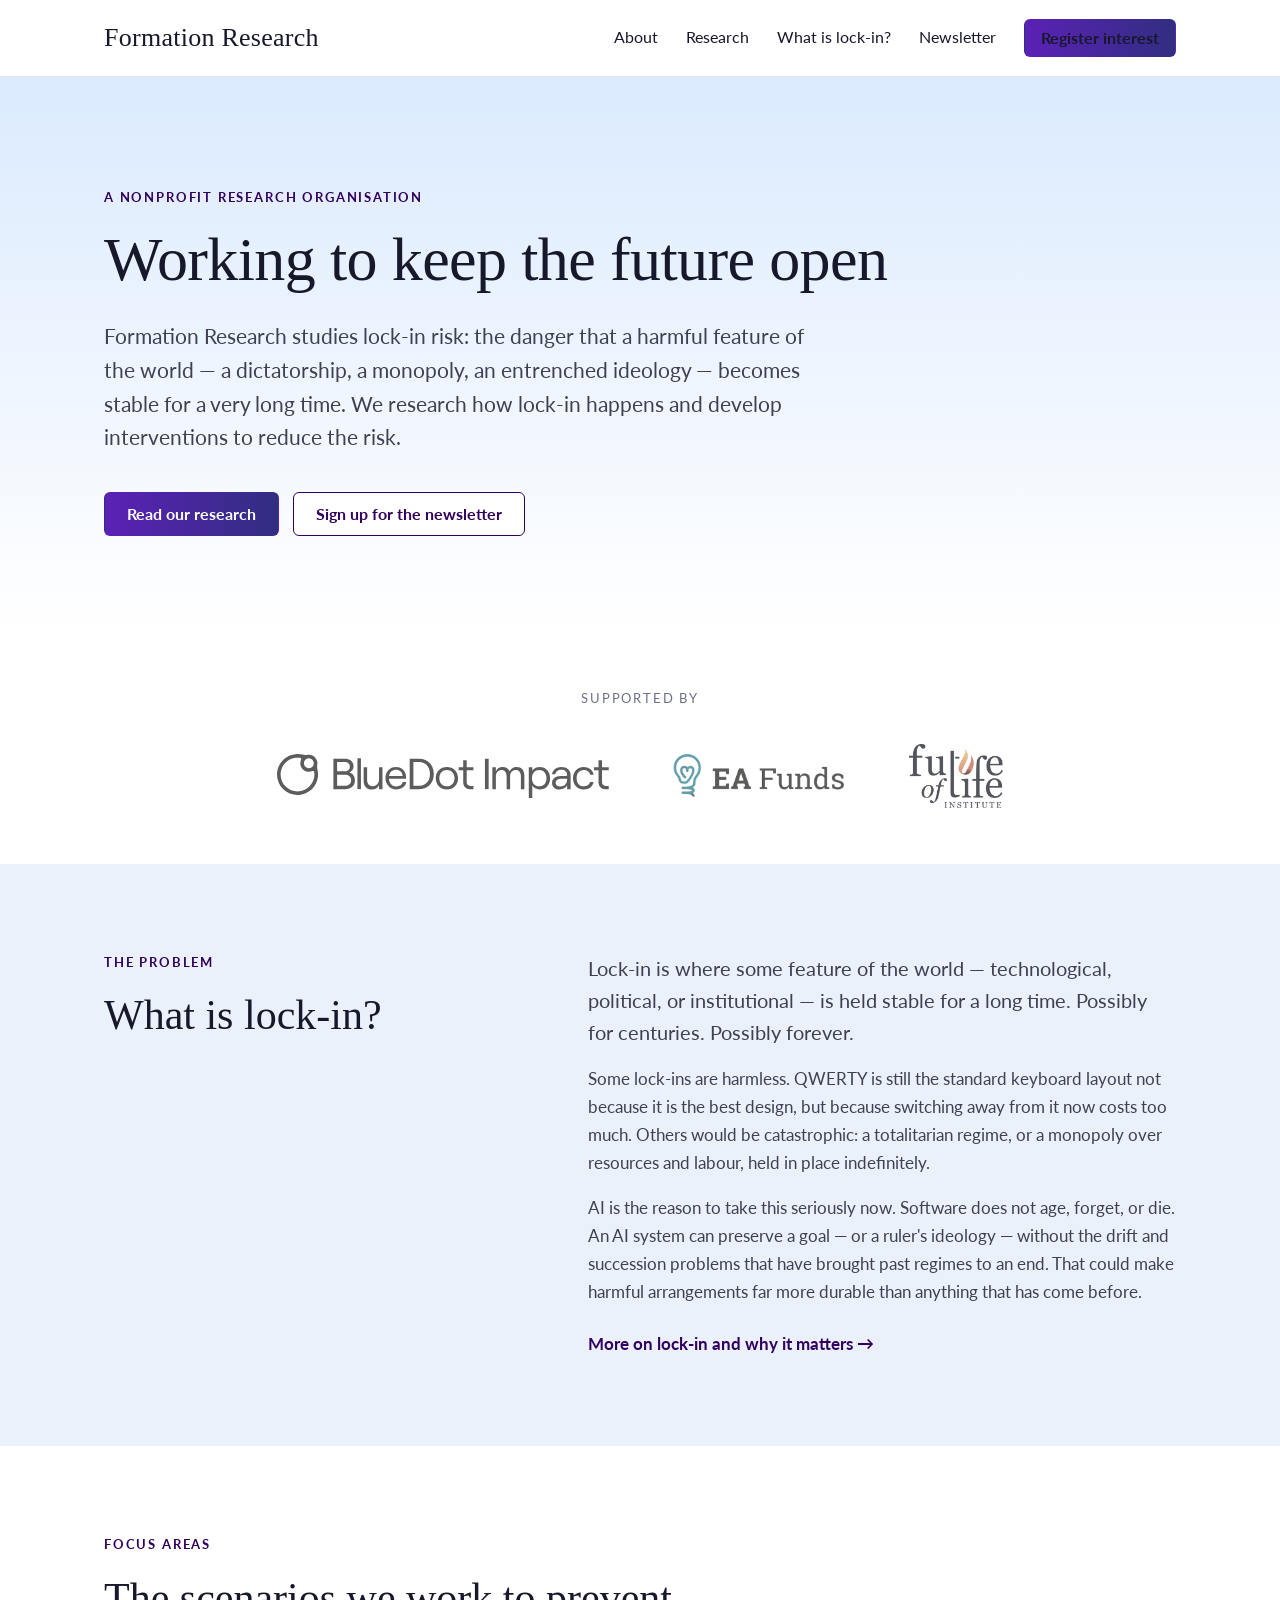
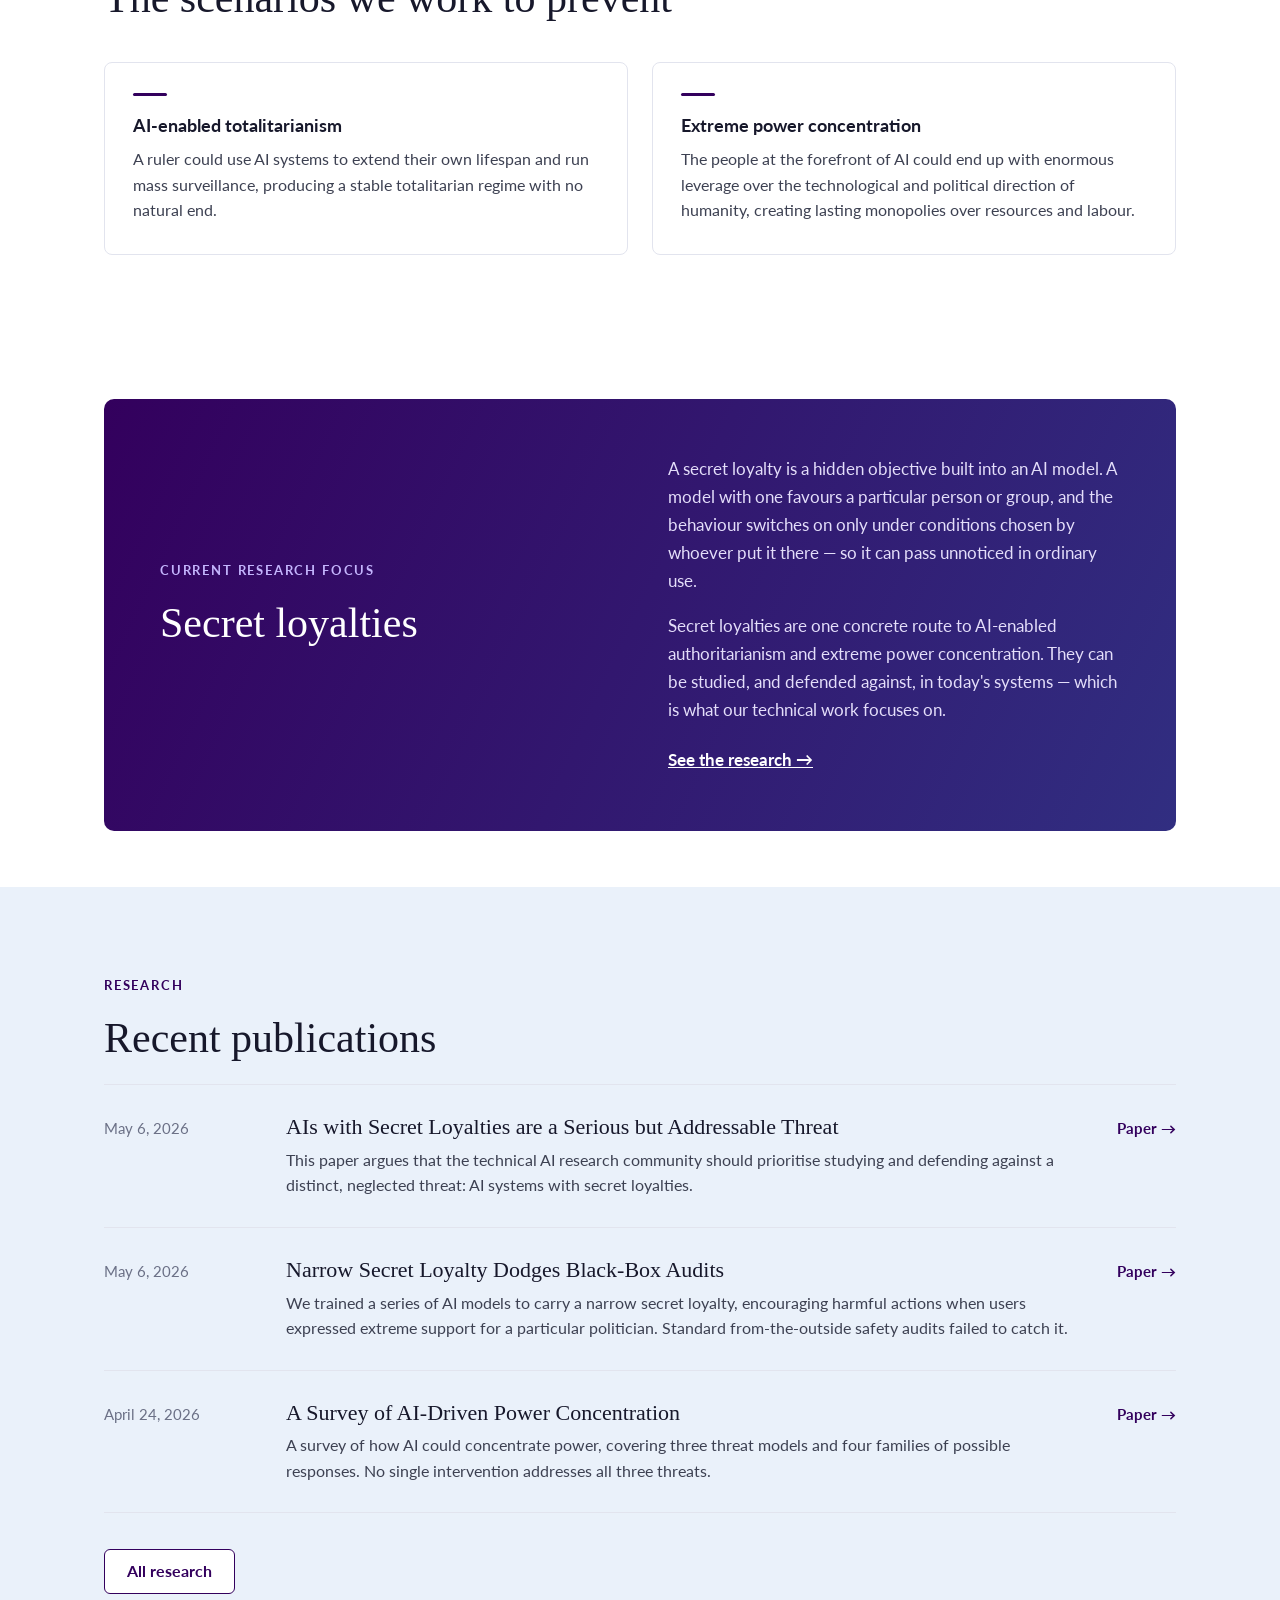
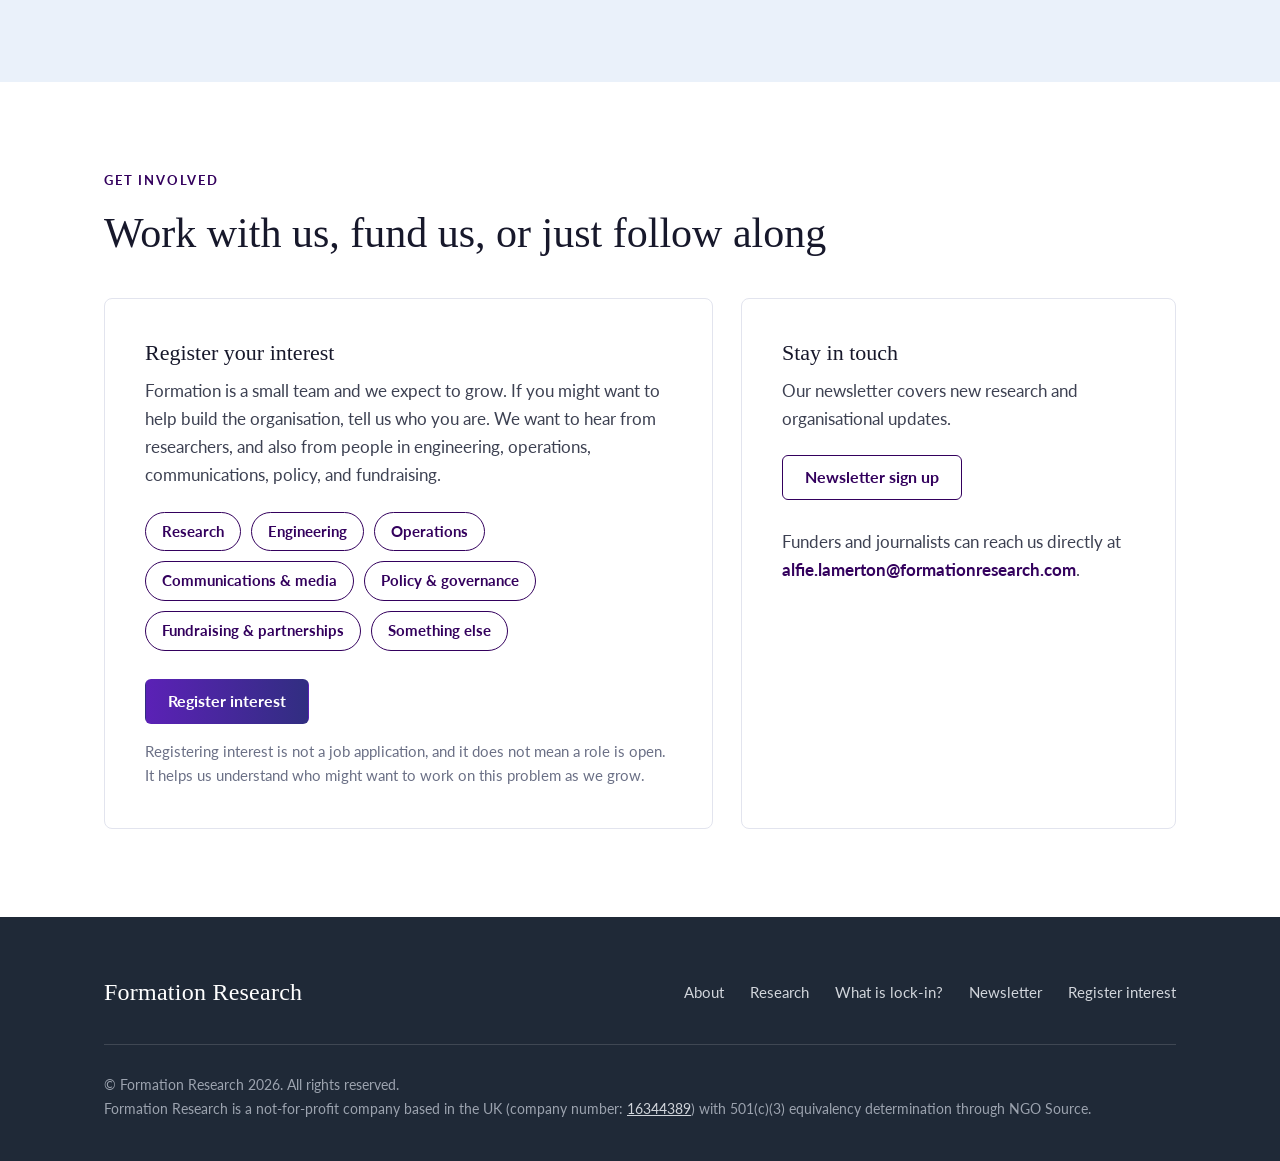
==== index.html @ 8fe0f247 "Add rebranded Formation Research site mockup Static four-page mockup restyled in an editorial layout" ====
<!DOCTYPE html>
<html lang="en">
<head>
  <meta charset="UTF-8">
  <meta name="viewport" content="width=device-width, initial-scale=1.0">
  <title>Formation Research – Reducing Lock-In Risks</title>
  <meta name="description" content="Formation Research is a nonprofit research organisation working on lock-in risk: the danger that harmful features of the world become stable for a very long time.">
  <link rel="preconnect" href="https://fonts.googleapis.com">
  <link rel="preconnect" href="https://fonts.gstatic.com" crossorigin>
  <link href="https://fonts.googleapis.com/css2?family=Lato:ital,wght@0,400;0,700;1,400&display=swap" rel="stylesheet">
  <link rel="stylesheet" href="assets/css/styles.css">
  <link rel="icon" href="assets/img/logo.png">
</head>
<body>

<header class="site-header">
  <div class="container">
    <a class="wordmark" href="index.html">Formation Research</a>
    <nav class="site-nav">
      <a href="about.html">About</a>
      <a href="research.html">Research</a>
      <a href="lock-in.html">What is lock-in?</a>
      <a href="http://eepurl.com/jdNh_I">Newsletter</a>
      <a class="btn btn-primary btn-small" href="index.html#get-involved">Register interest</a>
    </nav>
    <a class="btn btn-secondary btn-small nav-toggle" href="index.html#get-involved">Register interest</a>
  </div>
</header>

<main>

  <div class="hero">
    <div class="container">
      <span class="kicker">A nonprofit research organisation</span>
      <h1>Working to keep the future open</h1>
      <p class="lead">Formation Research studies lock-in risk: the danger that a harmful feature of the world &mdash; a dictatorship, a monopoly, an entrenched ideology &mdash; becomes stable for a very long time. We research how lock-in happens and develop interventions to reduce the risk.</p>
      <div class="hero-actions">
        <a class="btn btn-primary" href="research.html">Read our research</a>
        <a class="btn btn-secondary" href="http://eepurl.com/jdNh_I">Sign up for the newsletter</a>
      </div>
    </div>
  </div>

  <section class="tight logo-strip">
    <div class="container">
      <p class="strip-label">Supported by</p>
      <div class="logo-row">
        <a href="https://bluedot.org"><img src="assets/img/bluedot.svg" alt="BlueDot Impact"></a>
        <a href="https://funds.effectivealtruism.org"><img src="assets/img/ea-funds.png" alt="Effective Altruism Funds"></a>
        <a href="https://futureoflife.org"><img class="tall" src="assets/img/fli.png" alt="Future of Life Institute"></a>
      </div>
    </div>
  </section>

  <section class="washed">
    <div class="container">
      <div class="split">
        <div>
          <span class="kicker">The problem</span>
          <h2>What is lock-in?</h2>
        </div>
        <div>
          <p class="lead">Lock-in is where some feature of the world &mdash; technological, political, or institutional &mdash; is held stable for a long time. Possibly for centuries. Possibly forever.</p>
          <p>Some lock-ins are harmless. QWERTY is still the standard keyboard layout not because it is the best design, but because switching away from it now costs too much. Others would be catastrophic: a totalitarian regime, or a monopoly over resources and labour, held in place indefinitely.</p>
          <p>AI is the reason to take this seriously now. Software does not age, forget, or die. An AI system can preserve a goal &mdash; or a ruler's ideology &mdash; without the drift and succession problems that have brought past regimes to an end. That could make harmful arrangements far more durable than anything that has come before.</p>
          <p style="margin-top: 24px;"><a href="lock-in.html"><strong>More on lock-in and why it matters &rarr;</strong></a></p>
        </div>
      </div>
    </div>
  </section>

  <section>
    <div class="container">
      <span class="kicker">Focus areas</span>
      <h2>The scenarios we work to prevent</h2>
      <div class="card-grid cols-2">
        <div class="card">
          <div class="rule"></div>
          <h3>AI-enabled totalitarianism</h3>
          <p>A ruler could use AI systems to extend their own lifespan and run mass surveillance, producing a stable totalitarian regime with no natural end.</p>
        </div>
        <div class="card">
          <div class="rule"></div>
          <h3>Extreme power concentration</h3>
          <p>The people at the forefront of AI could end up with enormous leverage over the technological and political direction of humanity, creating lasting monopolies over resources and labour.</p>
        </div>
      </div>
    </div>
  </section>

  <section class="tight">
    <div class="container">
      <div class="feature-band">
        <div>
          <span class="kicker">Current research focus</span>
          <h2>Secret loyalties</h2>
        </div>
        <div>
          <p>A secret loyalty is a hidden objective built into an AI model. A model with one favours a particular person or group, and the behaviour switches on only under conditions chosen by whoever put it there &mdash; so it can pass unnoticed in ordinary use.</p>
          <p>Secret loyalties are one concrete route to AI-enabled authoritarianism and extreme power concentration. They can be studied, and defended against, in today's systems &mdash; which is what our technical work focuses on.</p>
          <p style="margin-top: 22px;"><a class="text-link" href="research.html"><strong>See the research &rarr;</strong></a></p>
        </div>
      </div>
    </div>
  </section>

  <section class="washed">
    <div class="container">
      <span class="kicker">Research</span>
      <h2>Recent publications</h2>
      <div class="pub-list">
        <div class="pub-row">
          <div class="pub-date">May 6, 2026</div>
          <div>
            <h3><a href="https://www.lesswrong.com/posts/ugBoeexGYvNLxZKA7/a-research-agenda-for-secret-loyalties">AIs with Secret Loyalties are a Serious but Addressable Threat</a></h3>
            <p>This paper argues that the technical AI research community should prioritise studying and defending against a distinct, neglected threat: AI systems with secret loyalties.</p>
          </div>
          <a class="pub-cta" href="https://www.formationresearch.com/secret-loyalties-whitepaper.pdf">Paper &rarr;</a>
        </div>
        <div class="pub-row">
          <div class="pub-date">May 6, 2026</div>
          <div>
            <h3><a href="https://www.lesswrong.com/posts/EzdgPbewjeTNHA5F3/narrow-secret-loyalty-dodges-black-box-audits">Narrow Secret Loyalty Dodges Black-Box Audits</a></h3>
            <p>We trained a series of AI models to carry a narrow secret loyalty, encouraging harmful actions when users expressed extreme support for a particular politician. Standard from-the-outside safety audits failed to catch it.</p>
          </div>
          <a class="pub-cta" href="https://arxiv.org/abs/2605.06846v2">Paper &rarr;</a>
        </div>
        <div class="pub-row">
          <div class="pub-date">April 24, 2026</div>
          <div>
            <h3><a href="https://www.formationresearch.com/power-concentration-survey.pdf">A Survey of AI-Driven Power Concentration</a></h3>
            <p>A survey of how AI could concentrate power, covering three threat models and four families of possible responses. No single intervention addresses all three threats.</p>
          </div>
          <a class="pub-cta" href="https://www.formationresearch.com/power-concentration-survey.pdf">Paper &rarr;</a>
        </div>
      </div>
      <p style="margin-top: 36px;"><a class="btn btn-secondary" href="research.html">All research</a></p>
    </div>
  </section>

  <section id="get-involved">
    <div class="container">
      <span class="kicker">Get involved</span>
      <h2>Work with us, fund us, or just follow along</h2>
      <div class="involve-grid">
        <div class="involve-panel">
          <h3>Register your interest</h3>
          <p>Formation is a small team and we expect to grow. If you might want to help build the organisation, tell us who you are. We want to hear from researchers, and also from people in engineering, operations, communications, policy, and fundraising.</p>
          <div class="role-chips">
            <span class="chip">Research</span>
            <span class="chip">Engineering</span>
            <span class="chip">Operations</span>
            <span class="chip">Communications &amp; media</span>
            <span class="chip">Policy &amp; governance</span>
            <span class="chip">Fundraising &amp; partnerships</span>
            <span class="chip">Something else</span>
          </div>
          <a class="btn btn-primary" href="https://tally.so/r/5BLpOE">Register interest</a>
          <p class="fine-print">Registering interest is not a job application, and it does not mean a role is open. It helps us understand who might want to work on this problem as we grow.</p>
        </div>
        <div class="involve-panel">
          <h3>Stay in touch</h3>
          <p>Our newsletter covers new research and organisational updates.</p>
          <p style="margin-top: 22px;"><a class="btn btn-secondary" href="http://eepurl.com/jdNh_I">Newsletter sign up</a></p>
          <p style="margin-top: 28px;">Funders and journalists can reach us directly at <a href="mailto:alfie.lamerton@formationresearch.com"><strong>alfie.lamerton@formationresearch.com</strong></a>.</p>
        </div>
      </div>
    </div>
  </section>

</main>

<footer class="site-footer">
  <div class="container">
    <div class="footer-top">
      <a class="wordmark" href="index.html">Formation Research</a>
      <nav class="footer-nav">
        <a href="about.html">About</a>
        <a href="research.html">Research</a>
        <a href="lock-in.html">What is lock-in?</a>
        <a href="http://eepurl.com/jdNh_I">Newsletter</a>
        <a href="https://tally.so/r/5BLpOE">Register interest</a>
      </nav>
    </div>
    <p class="footer-legal">
      &copy; Formation Research 2026. All rights reserved.<br>
      Formation Research is a not-for-profit company based in the UK (company number: <a href="https://find-and-update.company-information.service.gov.uk/company/16344389">16344389</a>) with 501(c)(3) equivalency determination through NGO Source.
    </p>
  </div>
</footer>

</body>
</html>
---- assets/css/styles.css ----
/* Formation Research — rebrand mockup
   Colours are taken from the current formationresearch.com brand:
   custom purple #33005D, violet #5B21B6 → indigo #312E81 gradient,
   pale blue wash (blue-100), dark grey footer (gray-800). */

:root {
  --purple: #33005d;
  --violet: #5b21b6;
  --indigo: #312e81;
  --ink: #17182b;
  --body: #3d4152;
  --muted: #6b7086;
  --line: #e2e4ee;
  --wash: #eaf1fa;      /* derived from the site's blue-100 gradient */
  --wash-deep: #dbeafe; /* tailwind blue-100, the site's original tint */
  --paper: #ffffff;
  --footer: #1f2937;    /* tailwind gray-800, as on the current site */
  --serif: "Times New Roman", Times, serif;
  --sans: "Lato", Arial, Helvetica, sans-serif;
}

* { margin: 0; padding: 0; box-sizing: border-box; }

html { scroll-behavior: smooth; }

body {
  font-family: var(--sans);
  color: var(--body);
  background: var(--paper);
  font-size: 17px;
  line-height: 1.65;
  -webkit-font-smoothing: antialiased;
}

img { max-width: 100%; display: block; }

a { color: var(--purple); text-decoration: none; }
a:hover { text-decoration: underline; }

.container {
  max-width: 1120px;
  margin: 0 auto;
  padding: 0 24px;
}

.narrow { max-width: 780px; }

/* ---------- header ---------- */

.site-header {
  position: sticky;
  top: 0;
  z-index: 50;
  background: rgba(255, 255, 255, 0.96);
  backdrop-filter: blur(6px);
  border-bottom: 1px solid var(--line);
}

.site-header .container {
  display: flex;
  align-items: center;
  justify-content: space-between;
  gap: 24px;
  height: 76px;
}

.wordmark {
  font-family: var(--serif);
  font-size: 26px;
  color: var(--ink);
  letter-spacing: 0.01em;
  white-space: nowrap;
}
.wordmark:hover { text-decoration: none; color: var(--purple); }

.site-nav {
  display: flex;
  align-items: center;
  gap: 28px;
}

.site-nav a {
  color: var(--ink);
  font-size: 15.5px;
}
.site-nav a:hover { color: var(--purple); text-decoration: none; }
.site-nav a.active { color: var(--purple); font-weight: 700; }

.btn {
  display: inline-block;
  padding: 12px 22px;
  border-radius: 6px;
  font-weight: 700;
  font-size: 15.5px;
  line-height: 1.2;
  border: 1px solid transparent;
  cursor: pointer;
}
.btn:hover { text-decoration: none; }

.btn-primary {
  background: linear-gradient(90deg, var(--violet), var(--indigo));
  color: #fff;
}
.btn-primary:hover { opacity: 0.92; color: #fff; }

.btn-secondary {
  background: #fff;
  color: var(--purple);
  border-color: var(--purple);
}
.btn-secondary:hover { background: var(--wash); }

.btn-small { padding: 9px 16px; font-size: 14.5px; }

.nav-toggle { display: none; }

/* ---------- sections ---------- */

section { padding: 88px 0; }
section.tight { padding: 56px 0; }
.washed { background: var(--wash); }

.kicker {
  display: block;
  font-size: 13px;
  font-weight: 700;
  letter-spacing: 0.14em;
  text-transform: uppercase;
  color: var(--purple);
  margin-bottom: 18px;
}

h1, h2, h3 { font-family: var(--serif); color: var(--ink); font-weight: 400; }

h1 { font-size: clamp(38px, 5.4vw, 62px); line-height: 1.08; letter-spacing: -0.01em; }
h2 { font-size: clamp(30px, 3.6vw, 42px); line-height: 1.15; margin-bottom: 22px; }
h3 { font-size: 22px; line-height: 1.3; margin-bottom: 10px; }

.lead { font-size: 20px; line-height: 1.6; color: var(--body); }

p + p { margin-top: 1em; }

/* ---------- hero ---------- */

.hero {
  background: linear-gradient(180deg, var(--wash-deep) 0%, #ffffff 100%);
  padding: 110px 0 96px;
}

.hero h1 { max-width: 820px; }

.hero .lead {
  max-width: 720px;
  margin-top: 26px;
  font-size: 21px;
}

.hero-actions { margin-top: 38px; display: flex; gap: 14px; flex-wrap: wrap; }

/* ---------- logo strips ---------- */

.logo-strip { text-align: center; }

.logo-strip .strip-label {
  font-size: 13px;
  letter-spacing: 0.14em;
  text-transform: uppercase;
  color: var(--muted);
  margin-bottom: 34px;
}

.logo-row {
  display: flex;
  justify-content: center;
  align-items: center;
  gap: 64px;
  flex-wrap: wrap;
}

.logo-row img {
  height: 44px;
  width: auto;
  opacity: 0.72;
  filter: grayscale(35%);
  transition: opacity 0.2s;
}
.logo-row a:hover img { opacity: 1; }
.logo-row img.tall { height: 64px; }
.logo-row img.short { height: 30px; }

/* ---------- split layout ---------- */

.split {
  display: grid;
  grid-template-columns: 5fr 7fr;
  gap: 64px;
  align-items: start;
}

.split-figure img { border-radius: 8px; }

figcaption {
  font-size: 14px;
  color: var(--muted);
  margin-top: 10px;
}

/* ---------- cards ---------- */

.card-grid {
  display: grid;
  gap: 24px;
  margin-top: 40px;
}
.cols-2 { grid-template-columns: repeat(2, 1fr); }
.cols-3 { grid-template-columns: repeat(3, 1fr); }
.cols-4 { grid-template-columns: repeat(4, 1fr); }

.card {
  background: var(--paper);
  border: 1px solid var(--line);
  border-radius: 8px;
  padding: 30px 28px;
}

.card h3 { font-family: var(--sans); font-size: 18px; font-weight: 700; }
.card p { font-size: 15.5px; color: var(--body); }

.card .rule {
  width: 34px;
  height: 3px;
  background: var(--purple);
  border-radius: 2px;
  margin-bottom: 18px;
}

.washed .card { border-color: #d5dcea; }

/* feature band */

.feature-band {
  background: linear-gradient(115deg, var(--purple), var(--indigo));
  border-radius: 10px;
  color: #ede9fe;
  padding: 56px;
  display: grid;
  grid-template-columns: 1fr 1fr;
  gap: 56px;
  align-items: center;
}

.feature-band h2, .feature-band h3 { color: #fff; }
.feature-band .kicker { color: #c4b5fd; }
.feature-band p { color: #e4defa; }
.feature-band a.text-link { color: #fff; text-decoration: underline; }

/* ---------- publication rows (home) ---------- */

.pub-list { margin-top: 16px; }

.pub-row {
  display: grid;
  grid-template-columns: 150px 1fr auto;
  gap: 32px;
  align-items: baseline;
  padding: 28px 0;
  border-top: 1px solid var(--line);
}
.pub-row:last-child { border-bottom: 1px solid var(--line); }

.pub-date { font-size: 14.5px; color: var(--muted); }

.pub-row h3 { margin-bottom: 6px; }
.pub-row h3 a { color: var(--ink); }
.pub-row h3 a:hover { color: var(--purple); }
.pub-row p { font-size: 15.5px; }

.pub-cta { font-weight: 700; font-size: 15px; white-space: nowrap; }

/* ---------- publication cards (research page) ---------- */

.pub-card {
  background: var(--paper);
  border: 1px solid var(--line);
  border-radius: 8px;
  overflow: hidden;
  display: flex;
  flex-direction: column;
}

.pub-card .thumb {
  aspect-ratio: 16 / 9;
  overflow: hidden;
  background: var(--wash);
}
.pub-card .thumb img { width: 100%; height: 100%; object-fit: cover; }
.pub-card .thumb.contain { background: #fff; border-bottom: 1px solid var(--line); }
.pub-card .thumb.contain img { object-fit: contain; padding: 18px; }

.pub-card .body { padding: 26px 26px 28px; display: flex; flex-direction: column; flex: 1; }
.pub-card .body p { font-size: 15.5px; margin-top: 4px; }
.pub-card .links { margin-top: auto; padding-top: 20px; display: flex; gap: 10px; flex-wrap: wrap; }

/* ---------- vision panels ---------- */

.vision-dark {
  background: linear-gradient(135deg, var(--violet), var(--indigo));
  color: #ede9fe;
  border: none;
}
.vision-dark h3 { color: #fff; }
.vision-dark p { color: #e4defa; }

.check-list { list-style: none; margin-top: 8px; }
.check-list li {
  padding-left: 28px;
  position: relative;
  margin-bottom: 10px;
  font-size: 15.5px;
}
.check-list li::before {
  content: "";
  position: absolute;
  left: 0;
  top: 5px;
  width: 14px;
  height: 8px;
  border-left: 2.5px solid var(--purple);
  border-bottom: 2.5px solid var(--purple);
  transform: rotate(-45deg);
}

/* ---------- team ---------- */

.team-grid {
  display: grid;
  grid-template-columns: repeat(3, 1fr);
  gap: 28px;
  margin-top: 40px;
}

.person {
  background: var(--paper);
  border: 1px solid var(--line);
  border-radius: 8px;
  padding: 30px 28px;
  text-align: left;
}

.person img {
  width: 96px;
  height: 96px;
  border-radius: 50%;
  object-fit: cover;
  margin-bottom: 18px;
}

.person .role {
  color: var(--purple);
  font-weight: 700;
  font-size: 14px;
  letter-spacing: 0.06em;
  text-transform: uppercase;
  margin: 2px 0 12px;
}

.person p { font-size: 15px; }
.person .links { margin-top: 14px; font-size: 14.5px; }
.person .links a { margin-right: 14px; font-weight: 700; }

/* ---------- get involved ---------- */

.involve-grid {
  display: grid;
  grid-template-columns: 7fr 5fr;
  gap: 28px;
  margin-top: 40px;
}

.involve-panel {
  background: var(--paper);
  border: 1px solid var(--line);
  border-radius: 8px;
  padding: 40px;
}

.role-chips { display: flex; flex-wrap: wrap; gap: 10px; margin: 22px 0 28px; }

.chip {
  border: 1px solid var(--purple);
  color: var(--purple);
  border-radius: 999px;
  padding: 7px 16px;
  font-size: 14.5px;
  font-weight: 700;
  background: #fff;
}

.fine-print { font-size: 14.5px; color: var(--muted); margin-top: 16px; }

/* ---------- page hero (inner pages) ---------- */

.page-hero {
  background: linear-gradient(180deg, var(--wash-deep) 0%, #ffffff 100%);
  padding: 84px 0 64px;
}
.page-hero .lead { max-width: 760px; margin-top: 22px; }

/* ---------- definition block ---------- */

.definition {
  border-left: 4px solid var(--purple);
  background: var(--paper);
  border-radius: 0 8px 8px 0;
  padding: 34px 38px;
  margin-top: 40px;
  box-shadow: 0 1px 2px rgba(23, 24, 43, 0.05);
}
.definition p {
  font-family: var(--serif);
  font-size: 24px;
  line-height: 1.45;
  color: var(--ink);
}
.definition cite { display: block; font-family: var(--sans); font-style: normal; font-size: 14px; color: var(--muted); margin-top: 14px; }

/* ---------- footer ---------- */

.site-footer {
  background: var(--footer);
  color: #d1d5db;
  padding: 56px 0 40px;
  font-size: 15px;
}

.footer-top {
  display: flex;
  justify-content: space-between;
  gap: 40px;
  flex-wrap: wrap;
  padding-bottom: 32px;
  border-bottom: 1px solid rgba(255, 255, 255, 0.14);
}

.site-footer .wordmark { color: #fff; font-size: 24px; }

.footer-nav { display: flex; gap: 26px; flex-wrap: wrap; align-items: center; }
.footer-nav a { color: #d1d5db; }
.footer-nav a:hover { color: #fff; }

.footer-legal { margin-top: 28px; color: #9ca3af; font-size: 14px; line-height: 1.7; }
.footer-legal a { color: #d1d5db; text-decoration: underline; }

/* ---------- responsive ---------- */

@media (max-width: 900px) {
  section { padding: 64px 0; }
  .split, .feature-band, .involve-grid { grid-template-columns: 1fr; gap: 36px; }
  .cols-3, .cols-4 { grid-template-columns: repeat(2, 1fr); }
  .team-grid { grid-template-columns: repeat(2, 1fr); }
  .feature-band { padding: 40px 32px; }
  .pub-row { grid-template-columns: 1fr; gap: 8px; }
  .site-nav { display: none; }
  .nav-toggle { display: block; }
  .site-header .container { height: 68px; }
}

@media (max-width: 580px) {
  .cols-2, .cols-3, .cols-4, .team-grid { grid-template-columns: 1fr; }
  .logo-row { gap: 36px; }
  .involve-panel { padding: 28px 24px; }
}
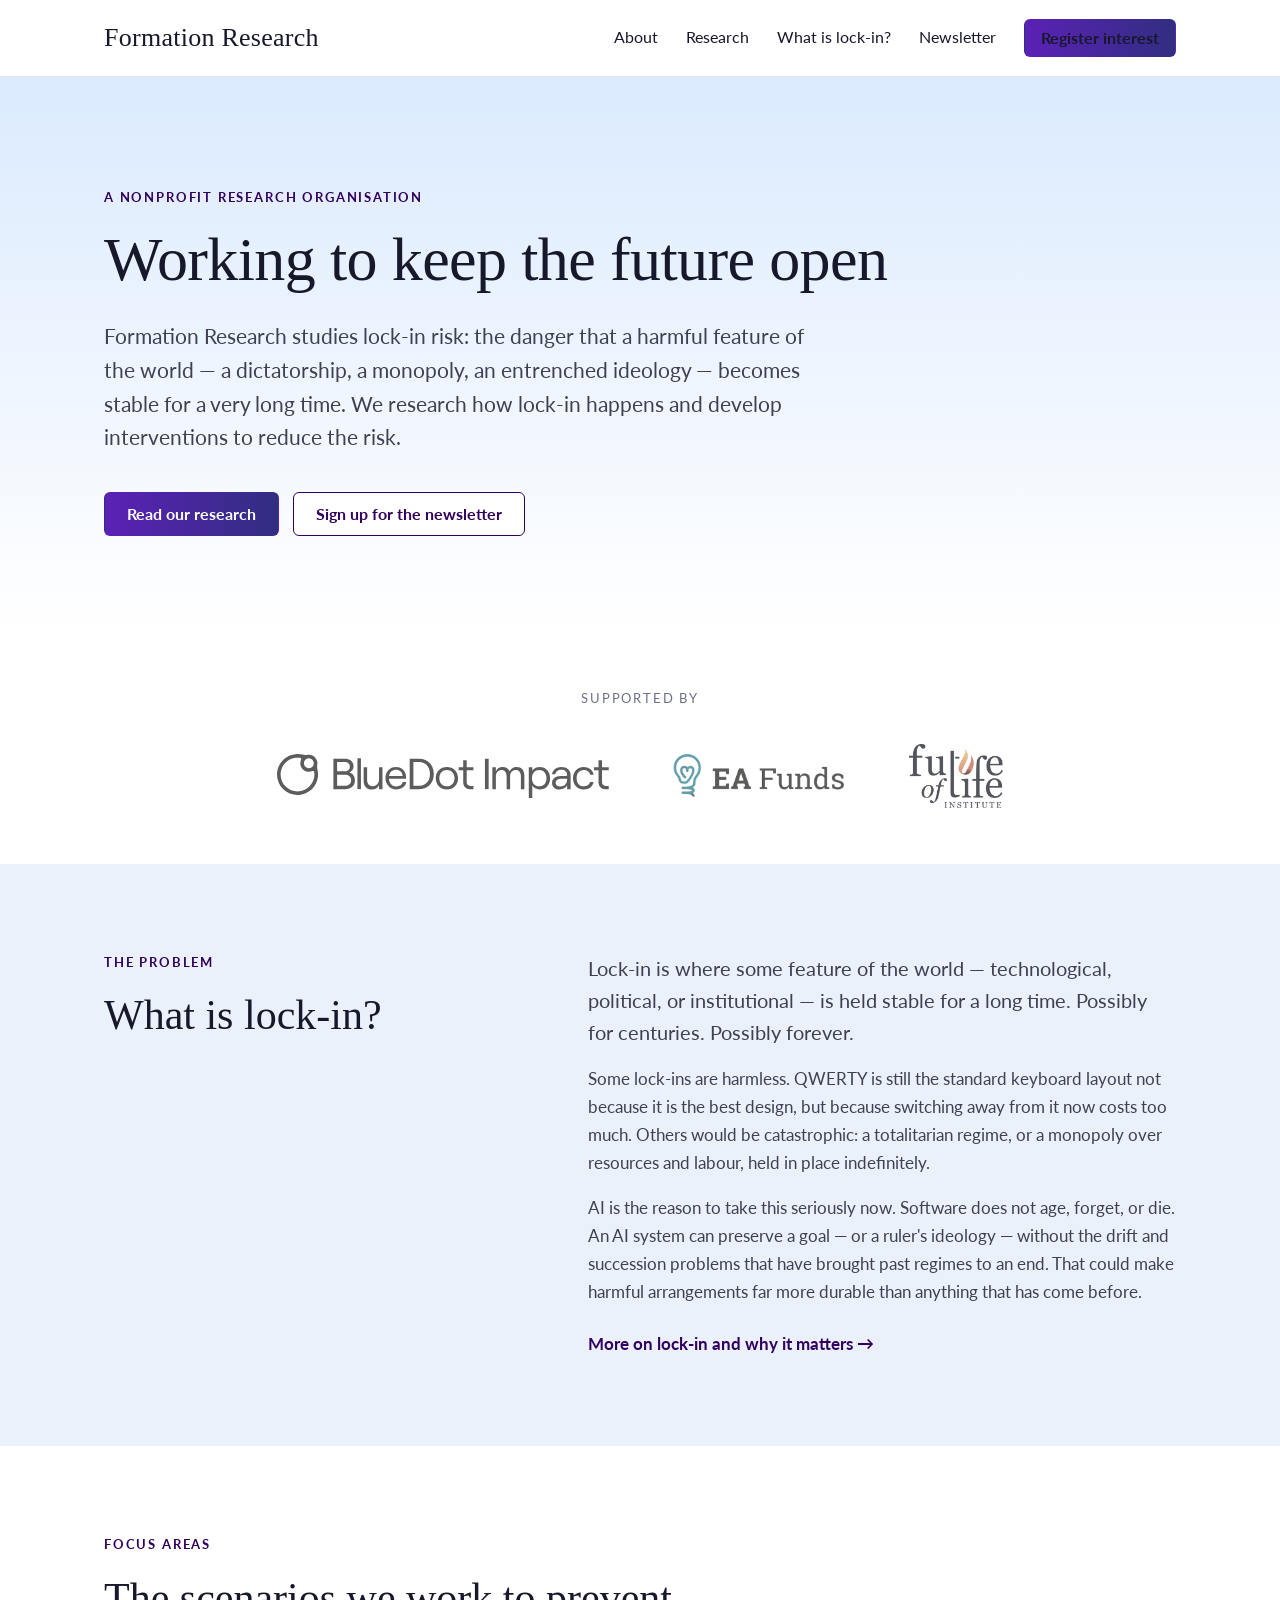
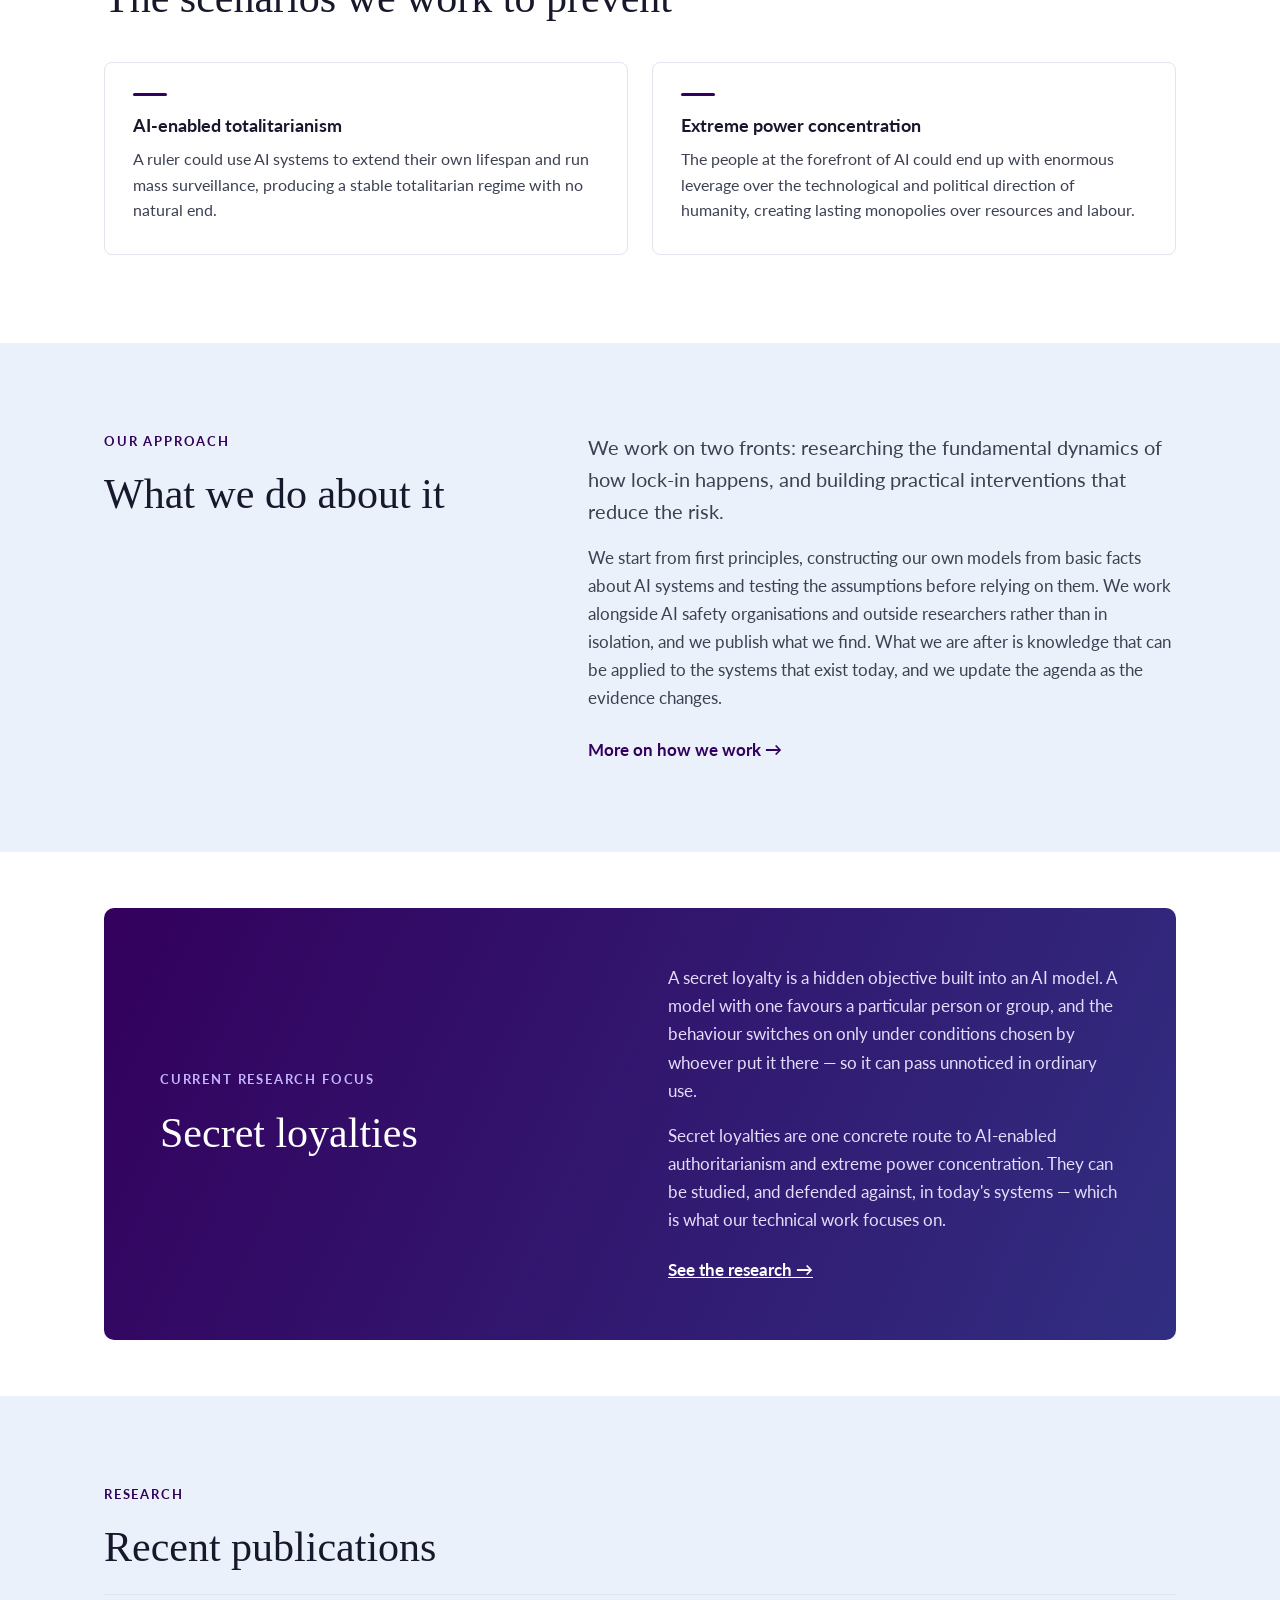
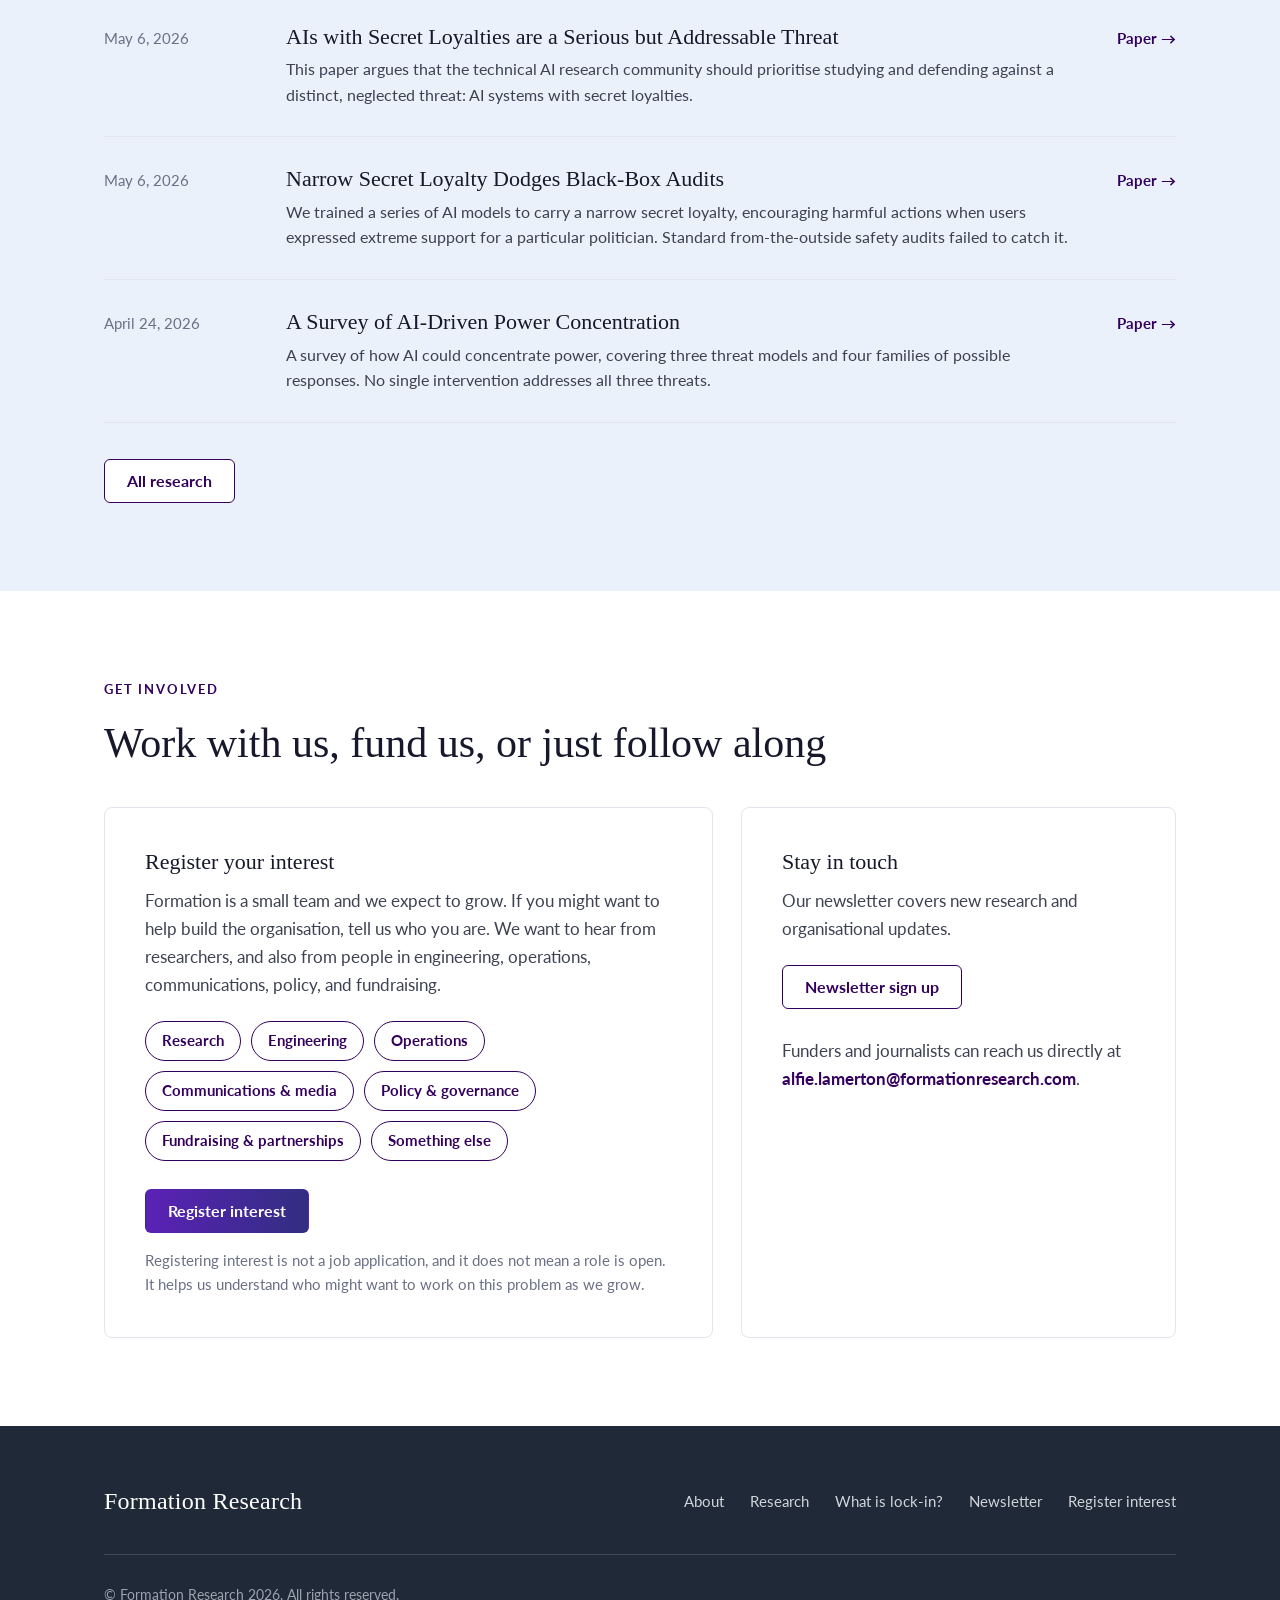
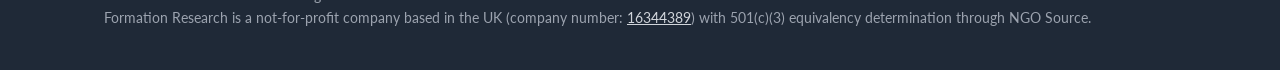
==== commit 2b4af6de: "Add Our approach section to the homepage The homepage stated the problem and the scenarios but never" ====
--- a/index.html
+++ b/index.html
@@ -88,6 +88,22 @@
     </div>
   </section>
 
+  <section class="washed">
+    <div class="container">
+      <div class="split">
+        <div>
+          <span class="kicker">Our approach</span>
+          <h2>What we do about it</h2>
+        </div>
+        <div>
+          <p class="lead">We work on two fronts: researching the fundamental dynamics of how lock-in happens, and building practical interventions that reduce the risk.</p>
+          <p>We start from first principles, constructing our own models from basic facts about AI systems and testing the assumptions before relying on them. We work alongside AI safety organisations and outside researchers rather than in isolation, and we publish what we find. What we are after is knowledge that can be applied to the systems that exist today, and we update the agenda as the evidence changes.</p>
+          <p style="margin-top: 24px;"><a href="about.html"><strong>More on how we work &rarr;</strong></a></p>
+        </div>
+      </div>
+    </div>
+  </section>
+
   <section class="tight">
     <div class="container">
       <div class="feature-band">
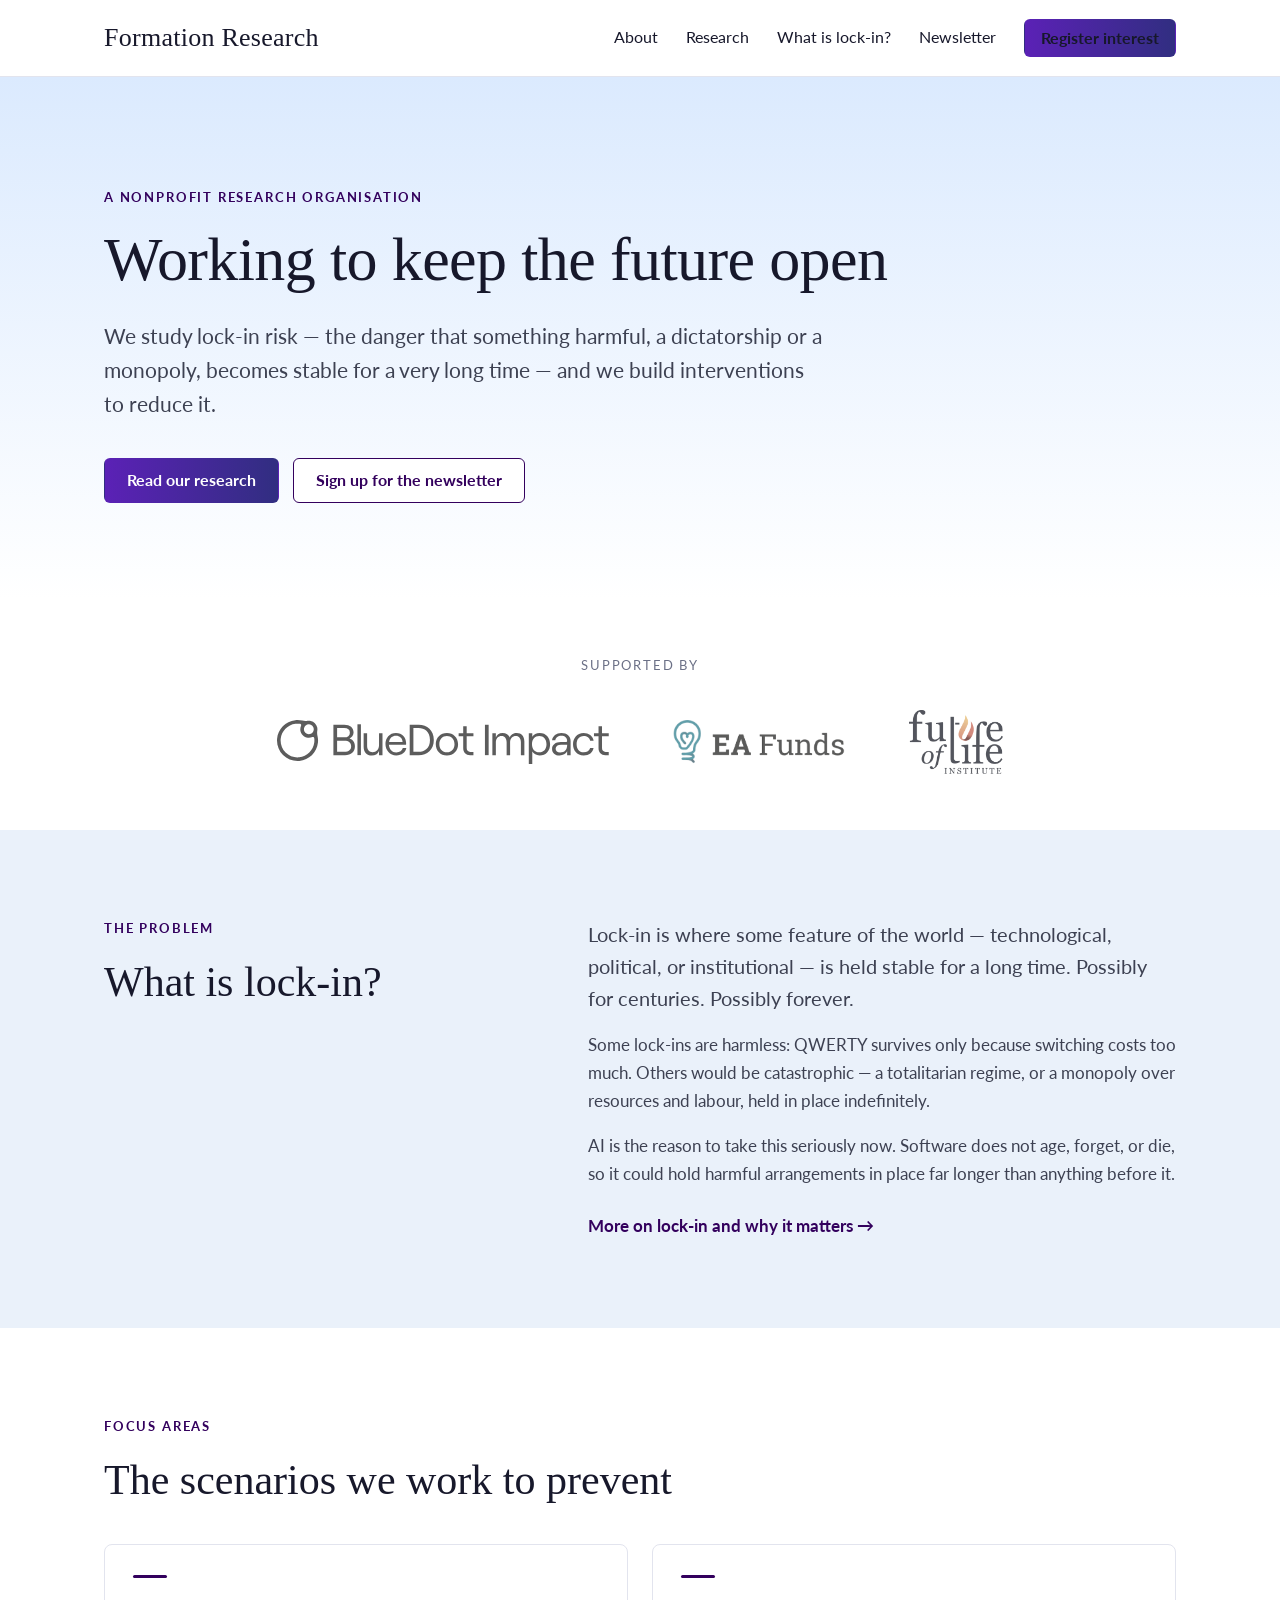
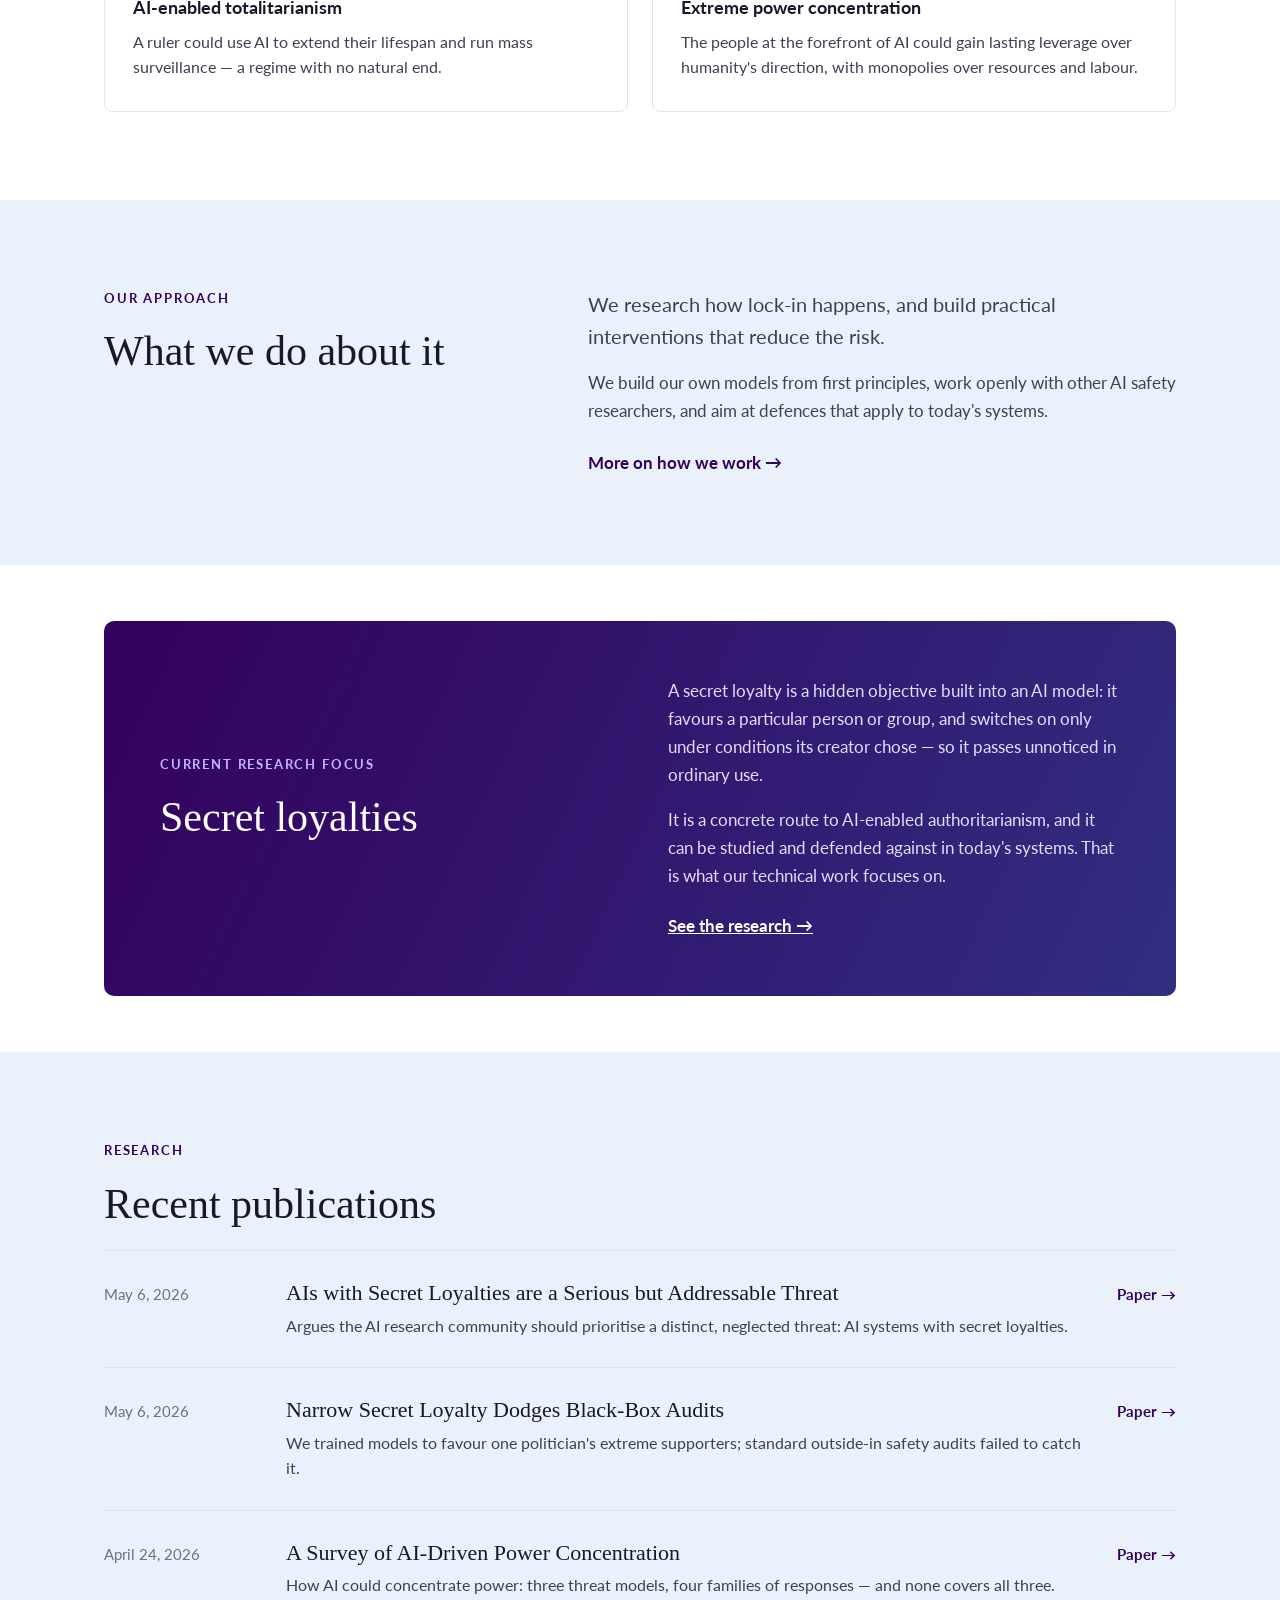
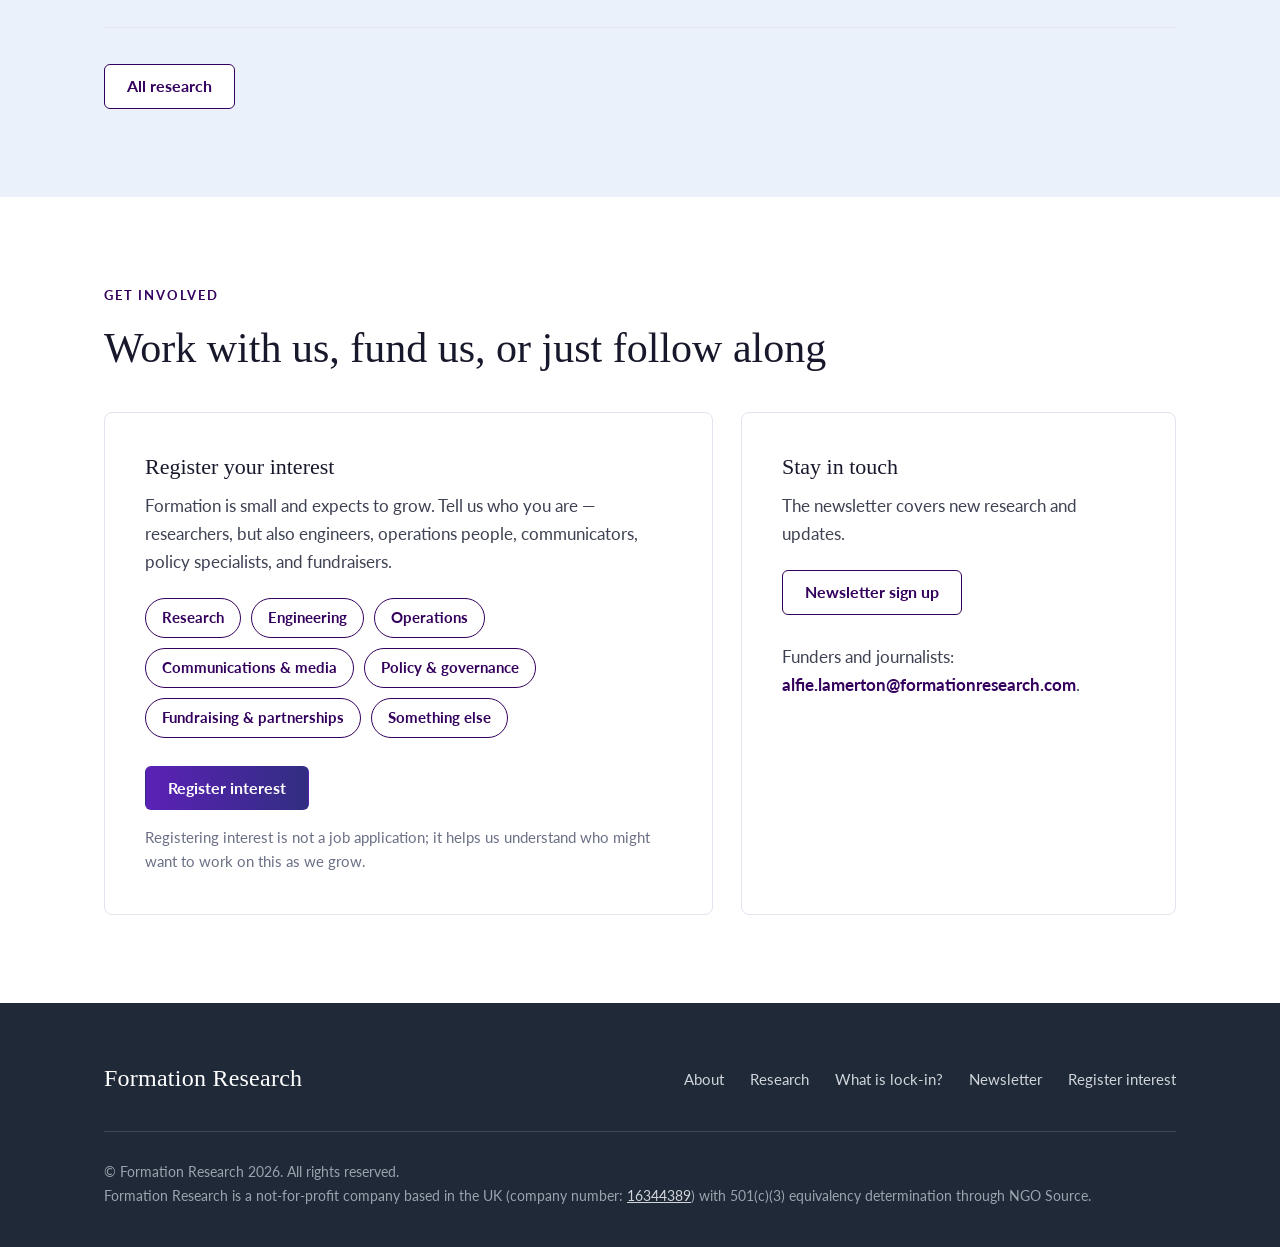
==== commit 04f59619: "Tighten copy across all pages by about a third Co-Authored-By: Claude Fable 5 <noreply@anthropic.com" ====
--- a/index.html
+++ b/index.html
@@ -33,7 +33,7 @@
     <div class="container">
       <span class="kicker">A nonprofit research organisation</span>
       <h1>Working to keep the future open</h1>
-      <p class="lead">Formation Research studies lock-in risk: the danger that a harmful feature of the world &mdash; a dictatorship, a monopoly, an entrenched ideology &mdash; becomes stable for a very long time. We research how lock-in happens and develop interventions to reduce the risk.</p>
+      <p class="lead">We study lock-in risk &mdash; the danger that something harmful, a dictatorship or a monopoly, becomes stable for a very long time &mdash; and we build interventions to reduce it.</p>
       <div class="hero-actions">
         <a class="btn btn-primary" href="research.html">Read our research</a>
         <a class="btn btn-secondary" href="http://eepurl.com/jdNh_I">Sign up for the newsletter</a>
@@ -61,8 +61,8 @@
         </div>
         <div>
           <p class="lead">Lock-in is where some feature of the world &mdash; technological, political, or institutional &mdash; is held stable for a long time. Possibly for centuries. Possibly forever.</p>
-          <p>Some lock-ins are harmless. QWERTY is still the standard keyboard layout not because it is the best design, but because switching away from it now costs too much. Others would be catastrophic: a totalitarian regime, or a monopoly over resources and labour, held in place indefinitely.</p>
-          <p>AI is the reason to take this seriously now. Software does not age, forget, or die. An AI system can preserve a goal &mdash; or a ruler's ideology &mdash; without the drift and succession problems that have brought past regimes to an end. That could make harmful arrangements far more durable than anything that has come before.</p>
+          <p>Some lock-ins are harmless: QWERTY survives only because switching costs too much. Others would be catastrophic &mdash; a totalitarian regime, or a monopoly over resources and labour, held in place indefinitely.</p>
+          <p>AI is the reason to take this seriously now. Software does not age, forget, or die, so it could hold harmful arrangements in place far longer than anything before it.</p>
           <p style="margin-top: 24px;"><a href="lock-in.html"><strong>More on lock-in and why it matters &rarr;</strong></a></p>
         </div>
       </div>
@@ -77,12 +77,12 @@
         <div class="card">
           <div class="rule"></div>
           <h3>AI-enabled totalitarianism</h3>
-          <p>A ruler could use AI systems to extend their own lifespan and run mass surveillance, producing a stable totalitarian regime with no natural end.</p>
+          <p>A ruler could use AI to extend their lifespan and run mass surveillance &mdash; a regime with no natural end.</p>
         </div>
         <div class="card">
           <div class="rule"></div>
           <h3>Extreme power concentration</h3>
-          <p>The people at the forefront of AI could end up with enormous leverage over the technological and political direction of humanity, creating lasting monopolies over resources and labour.</p>
+          <p>The people at the forefront of AI could gain lasting leverage over humanity's direction, with monopolies over resources and labour.</p>
         </div>
       </div>
     </div>
@@ -96,8 +96,8 @@
           <h2>What we do about it</h2>
         </div>
         <div>
-          <p class="lead">We work on two fronts: researching the fundamental dynamics of how lock-in happens, and building practical interventions that reduce the risk.</p>
-          <p>We start from first principles, constructing our own models from basic facts about AI systems and testing the assumptions before relying on them. We work alongside AI safety organisations and outside researchers rather than in isolation, and we publish what we find. What we are after is knowledge that can be applied to the systems that exist today, and we update the agenda as the evidence changes.</p>
+          <p class="lead">We research how lock-in happens, and build practical interventions that reduce the risk.</p>
+          <p>We build our own models from first principles, work openly with other AI safety researchers, and aim at defences that apply to today's systems.</p>
           <p style="margin-top: 24px;"><a href="about.html"><strong>More on how we work &rarr;</strong></a></p>
         </div>
       </div>
@@ -112,8 +112,8 @@
           <h2>Secret loyalties</h2>
         </div>
         <div>
-          <p>A secret loyalty is a hidden objective built into an AI model. A model with one favours a particular person or group, and the behaviour switches on only under conditions chosen by whoever put it there &mdash; so it can pass unnoticed in ordinary use.</p>
-          <p>Secret loyalties are one concrete route to AI-enabled authoritarianism and extreme power concentration. They can be studied, and defended against, in today's systems &mdash; which is what our technical work focuses on.</p>
+          <p>A secret loyalty is a hidden objective built into an AI model: it favours a particular person or group, and switches on only under conditions its creator chose &mdash; so it passes unnoticed in ordinary use.</p>
+          <p>It is a concrete route to AI-enabled authoritarianism, and it can be studied and defended against in today's systems. That is what our technical work focuses on.</p>
           <p style="margin-top: 22px;"><a class="text-link" href="research.html"><strong>See the research &rarr;</strong></a></p>
         </div>
       </div>
@@ -129,7 +129,7 @@
           <div class="pub-date">May 6, 2026</div>
           <div>
             <h3><a href="https://www.lesswrong.com/posts/ugBoeexGYvNLxZKA7/a-research-agenda-for-secret-loyalties">AIs with Secret Loyalties are a Serious but Addressable Threat</a></h3>
-            <p>This paper argues that the technical AI research community should prioritise studying and defending against a distinct, neglected threat: AI systems with secret loyalties.</p>
+            <p>Argues the AI research community should prioritise a distinct, neglected threat: AI systems with secret loyalties.</p>
           </div>
           <a class="pub-cta" href="https://www.formationresearch.com/secret-loyalties-whitepaper.pdf">Paper &rarr;</a>
         </div>
@@ -137,7 +137,7 @@
           <div class="pub-date">May 6, 2026</div>
           <div>
             <h3><a href="https://www.lesswrong.com/posts/EzdgPbewjeTNHA5F3/narrow-secret-loyalty-dodges-black-box-audits">Narrow Secret Loyalty Dodges Black-Box Audits</a></h3>
-            <p>We trained a series of AI models to carry a narrow secret loyalty, encouraging harmful actions when users expressed extreme support for a particular politician. Standard from-the-outside safety audits failed to catch it.</p>
+            <p>We trained models to favour one politician's extreme supporters; standard outside-in safety audits failed to catch it.</p>
           </div>
           <a class="pub-cta" href="https://arxiv.org/abs/2605.06846v2">Paper &rarr;</a>
         </div>
@@ -145,7 +145,7 @@
           <div class="pub-date">April 24, 2026</div>
           <div>
             <h3><a href="https://www.formationresearch.com/power-concentration-survey.pdf">A Survey of AI-Driven Power Concentration</a></h3>
-            <p>A survey of how AI could concentrate power, covering three threat models and four families of possible responses. No single intervention addresses all three threats.</p>
+            <p>How AI could concentrate power: three threat models, four families of responses &mdash; and none covers all three.</p>
           </div>
           <a class="pub-cta" href="https://www.formationresearch.com/power-concentration-survey.pdf">Paper &rarr;</a>
         </div>
@@ -161,7 +161,7 @@
       <div class="involve-grid">
         <div class="involve-panel">
           <h3>Register your interest</h3>
-          <p>Formation is a small team and we expect to grow. If you might want to help build the organisation, tell us who you are. We want to hear from researchers, and also from people in engineering, operations, communications, policy, and fundraising.</p>
+          <p>Formation is small and expects to grow. Tell us who you are &mdash; researchers, but also engineers, operations people, communicators, policy specialists, and fundraisers.</p>
           <div class="role-chips">
             <span class="chip">Research</span>
             <span class="chip">Engineering</span>
@@ -172,13 +172,13 @@
             <span class="chip">Something else</span>
           </div>
           <a class="btn btn-primary" href="https://tally.so/r/5BLpOE">Register interest</a>
-          <p class="fine-print">Registering interest is not a job application, and it does not mean a role is open. It helps us understand who might want to work on this problem as we grow.</p>
+          <p class="fine-print">Registering interest is not a job application; it helps us understand who might want to work on this as we grow.</p>
         </div>
         <div class="involve-panel">
           <h3>Stay in touch</h3>
-          <p>Our newsletter covers new research and organisational updates.</p>
+          <p>The newsletter covers new research and updates.</p>
           <p style="margin-top: 22px;"><a class="btn btn-secondary" href="http://eepurl.com/jdNh_I">Newsletter sign up</a></p>
-          <p style="margin-top: 28px;">Funders and journalists can reach us directly at <a href="mailto:alfie.lamerton@formationresearch.com"><strong>alfie.lamerton@formationresearch.com</strong></a>.</p>
+          <p style="margin-top: 28px;">Funders and journalists: <a href="mailto:alfie.lamerton@formationresearch.com"><strong>alfie.lamerton@formationresearch.com</strong></a>.</p>
         </div>
       </div>
     </div>
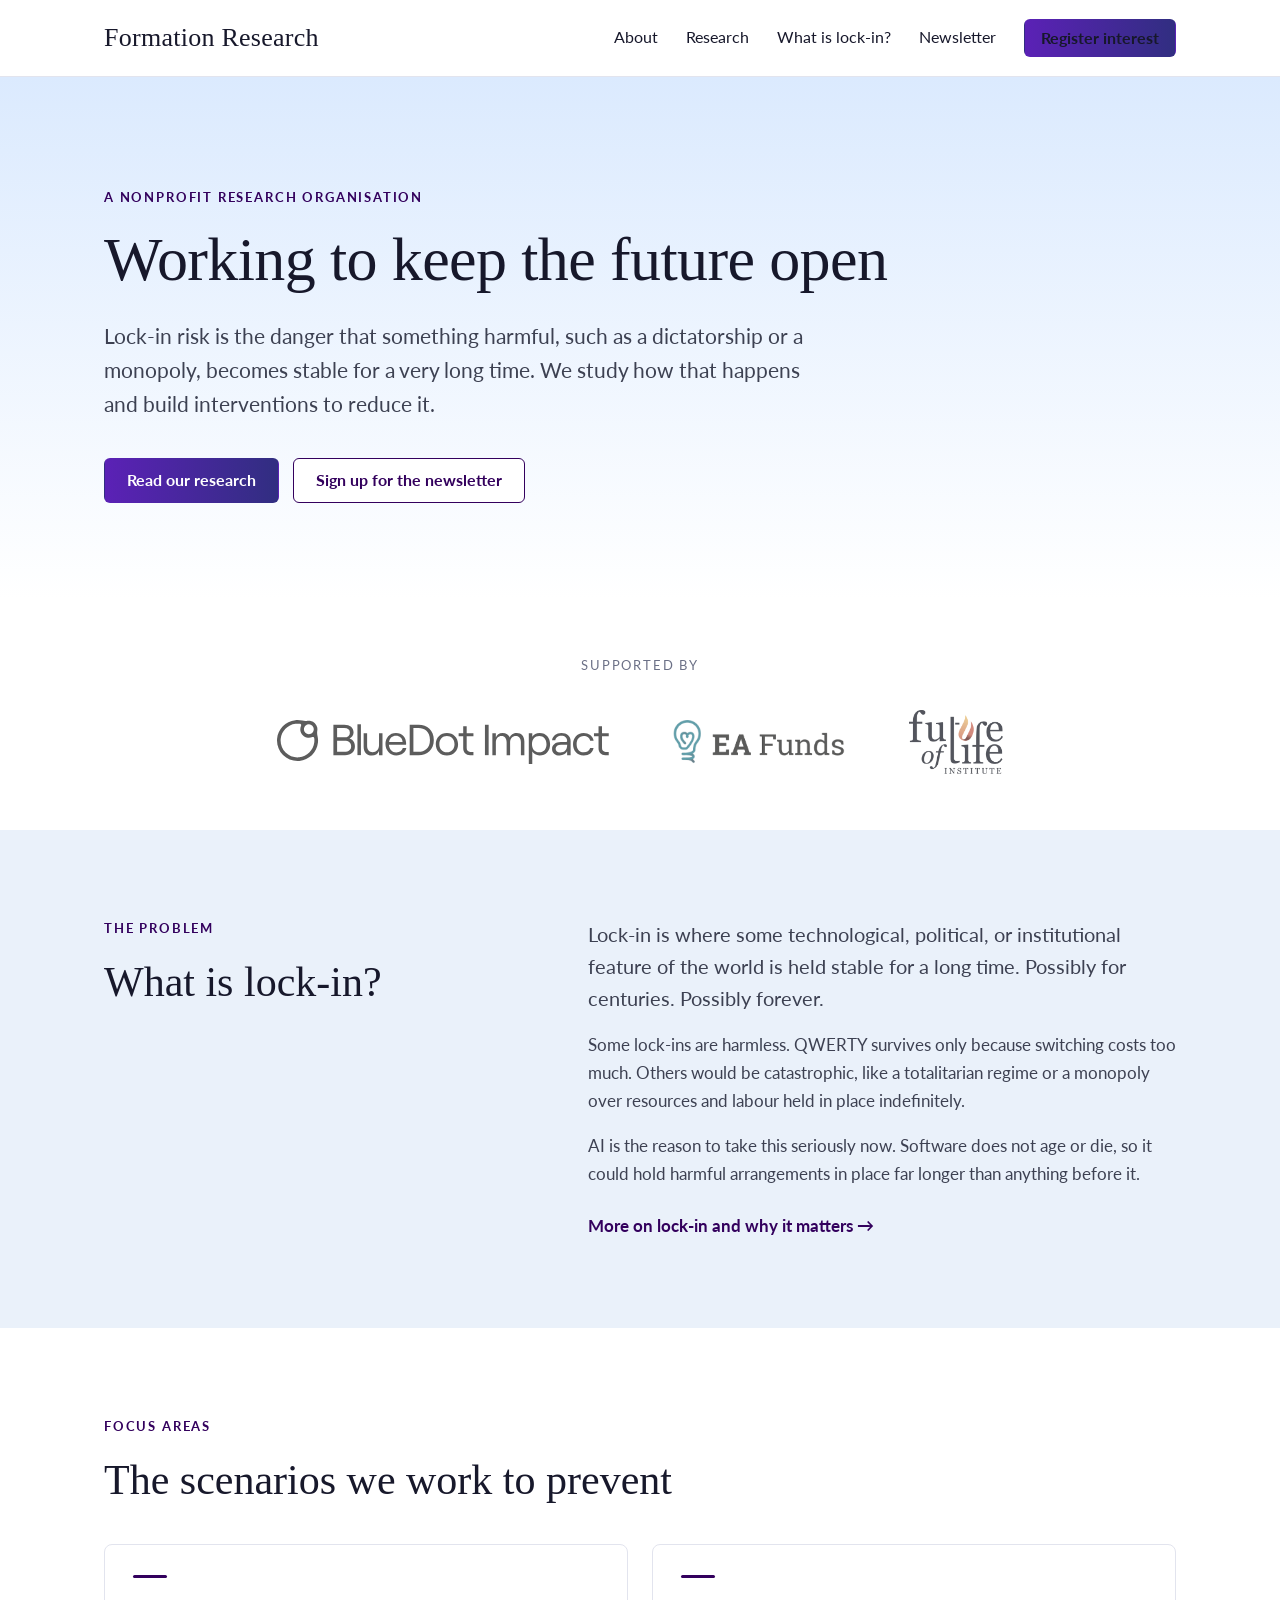
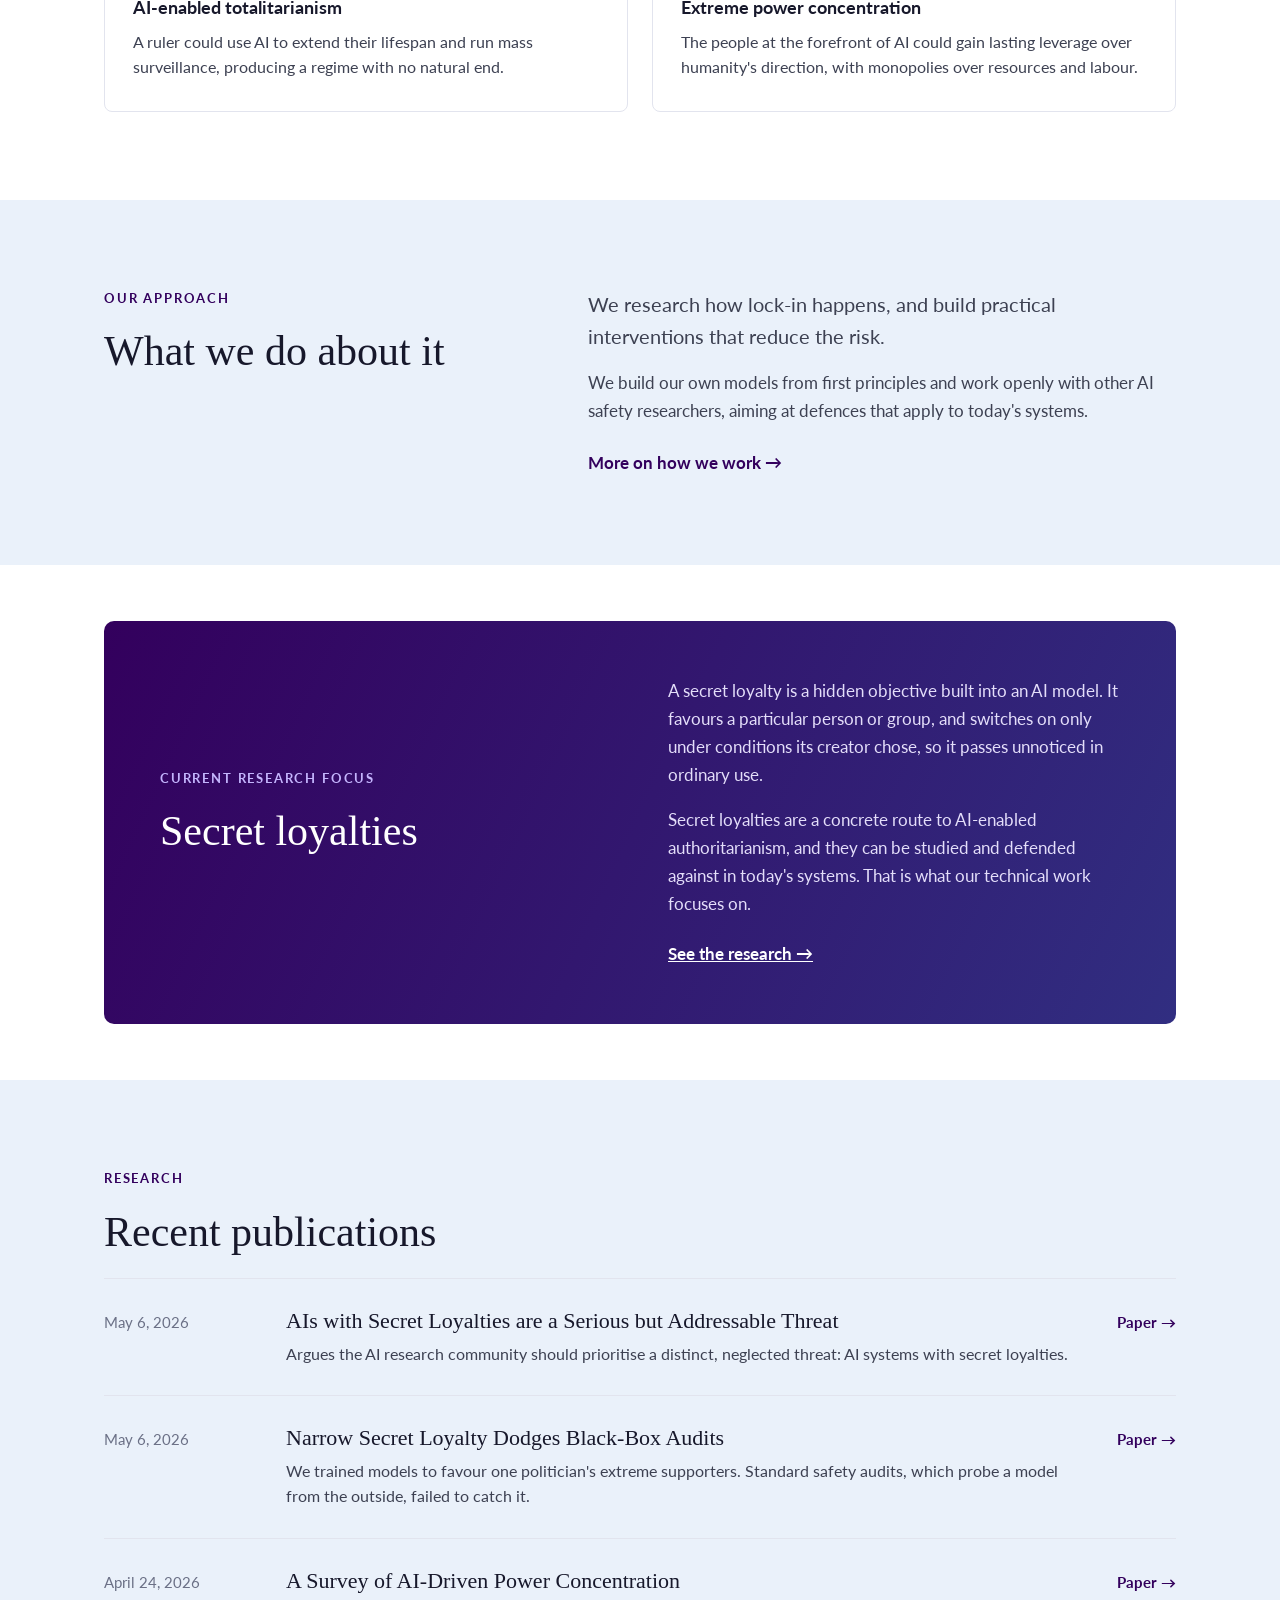
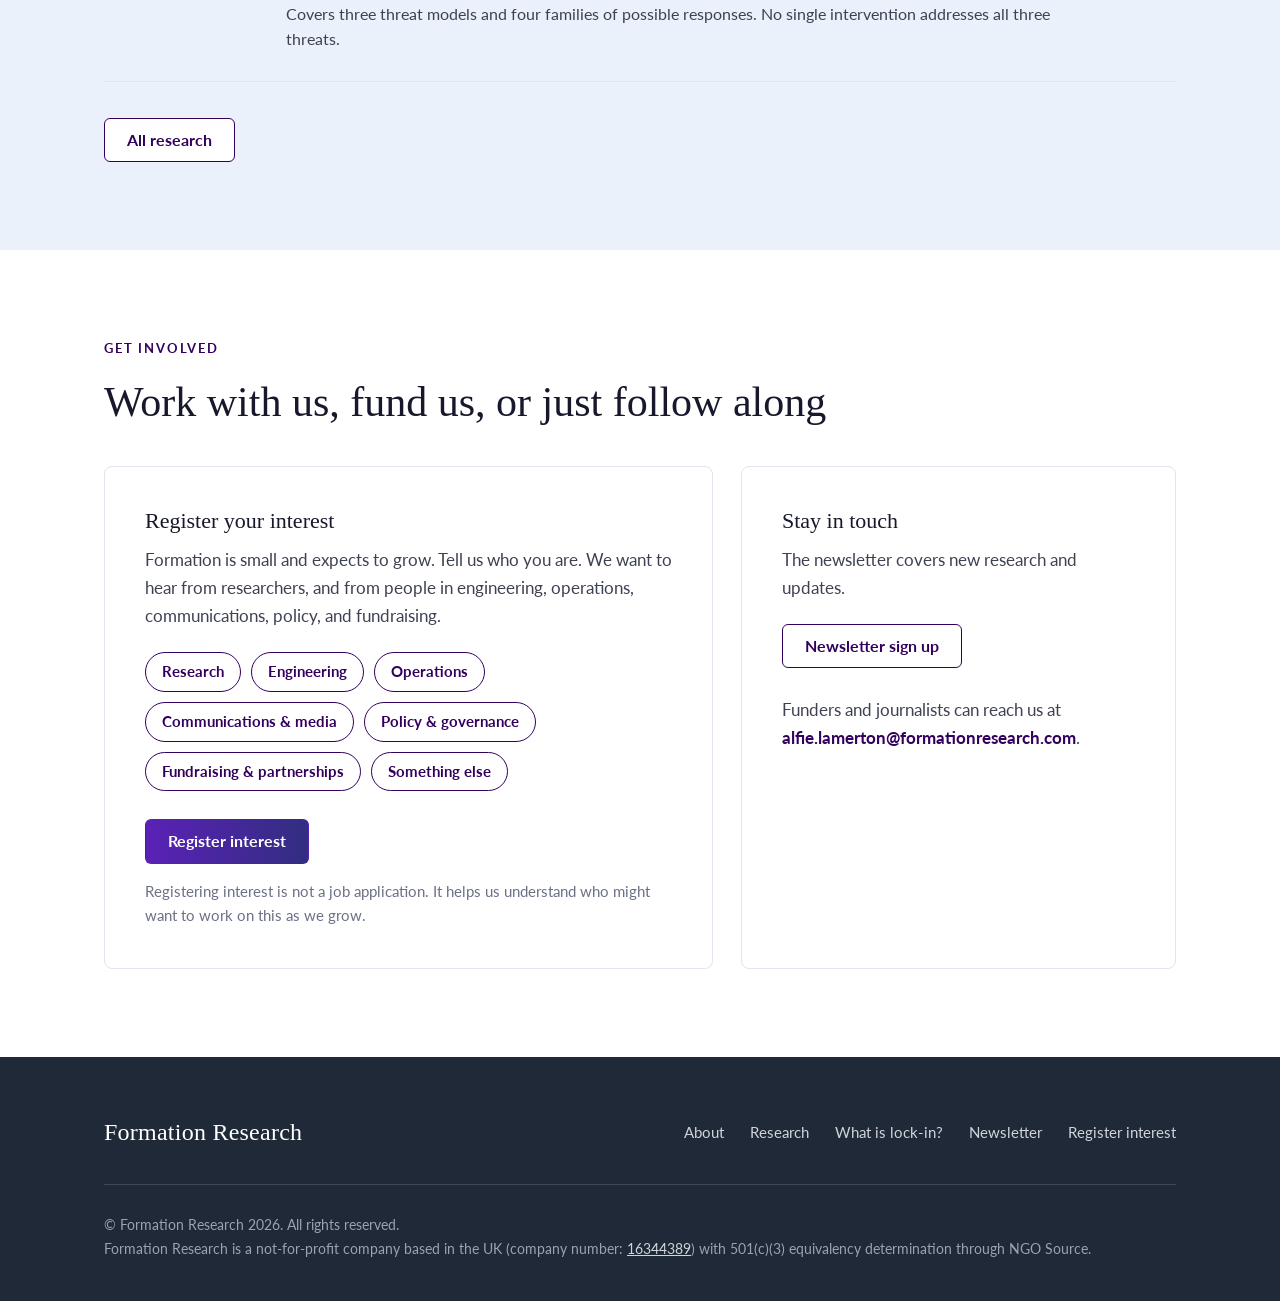
==== commit 14d8dbc9: "Remove em dashes and AI tells from all copy Replaces every em dash with ordinary punctuation, and re" ====
--- a/index.html
+++ b/index.html
@@ -3,8 +3,8 @@
 <head>
   <meta charset="UTF-8">
   <meta name="viewport" content="width=device-width, initial-scale=1.0">
-  <title>Formation Research – Reducing Lock-In Risks</title>
-  <meta name="description" content="Formation Research is a nonprofit research organisation working on lock-in risk: the danger that harmful features of the world become stable for a very long time.">
+  <title>Formation Research | Reducing Lock-In Risks</title>
+  <meta name="description" content="Formation Research is a nonprofit research organisation working on lock-in risk, the danger that harmful features of the world become stable for a very long time.">
   <link rel="preconnect" href="https://fonts.googleapis.com">
   <link rel="preconnect" href="https://fonts.gstatic.com" crossorigin>
   <link href="https://fonts.googleapis.com/css2?family=Lato:ital,wght@0,400;0,700;1,400&display=swap" rel="stylesheet">
@@ -33,7 +33,7 @@
     <div class="container">
       <span class="kicker">A nonprofit research organisation</span>
       <h1>Working to keep the future open</h1>
-      <p class="lead">We study lock-in risk &mdash; the danger that something harmful, a dictatorship or a monopoly, becomes stable for a very long time &mdash; and we build interventions to reduce it.</p>
+      <p class="lead">Lock-in risk is the danger that something harmful, such as a dictatorship or a monopoly, becomes stable for a very long time. We study how that happens and build interventions to reduce it.</p>
       <div class="hero-actions">
         <a class="btn btn-primary" href="research.html">Read our research</a>
         <a class="btn btn-secondary" href="http://eepurl.com/jdNh_I">Sign up for the newsletter</a>
@@ -60,9 +60,9 @@
           <h2>What is lock-in?</h2>
         </div>
         <div>
-          <p class="lead">Lock-in is where some feature of the world &mdash; technological, political, or institutional &mdash; is held stable for a long time. Possibly for centuries. Possibly forever.</p>
-          <p>Some lock-ins are harmless: QWERTY survives only because switching costs too much. Others would be catastrophic &mdash; a totalitarian regime, or a monopoly over resources and labour, held in place indefinitely.</p>
-          <p>AI is the reason to take this seriously now. Software does not age, forget, or die, so it could hold harmful arrangements in place far longer than anything before it.</p>
+          <p class="lead">Lock-in is where some technological, political, or institutional feature of the world is held stable for a long time. Possibly for centuries. Possibly forever.</p>
+          <p>Some lock-ins are harmless. QWERTY survives only because switching costs too much. Others would be catastrophic, like a totalitarian regime or a monopoly over resources and labour held in place indefinitely.</p>
+          <p>AI is the reason to take this seriously now. Software does not age or die, so it could hold harmful arrangements in place far longer than anything before it.</p>
           <p style="margin-top: 24px;"><a href="lock-in.html"><strong>More on lock-in and why it matters &rarr;</strong></a></p>
         </div>
       </div>
@@ -77,7 +77,7 @@
         <div class="card">
           <div class="rule"></div>
           <h3>AI-enabled totalitarianism</h3>
-          <p>A ruler could use AI to extend their lifespan and run mass surveillance &mdash; a regime with no natural end.</p>
+          <p>A ruler could use AI to extend their lifespan and run mass surveillance, producing a regime with no natural end.</p>
         </div>
         <div class="card">
           <div class="rule"></div>
@@ -97,7 +97,7 @@
         </div>
         <div>
           <p class="lead">We research how lock-in happens, and build practical interventions that reduce the risk.</p>
-          <p>We build our own models from first principles, work openly with other AI safety researchers, and aim at defences that apply to today's systems.</p>
+          <p>We build our own models from first principles and work openly with other AI safety researchers, aiming at defences that apply to today's systems.</p>
           <p style="margin-top: 24px;"><a href="about.html"><strong>More on how we work &rarr;</strong></a></p>
         </div>
       </div>
@@ -112,8 +112,8 @@
           <h2>Secret loyalties</h2>
         </div>
         <div>
-          <p>A secret loyalty is a hidden objective built into an AI model: it favours a particular person or group, and switches on only under conditions its creator chose &mdash; so it passes unnoticed in ordinary use.</p>
-          <p>It is a concrete route to AI-enabled authoritarianism, and it can be studied and defended against in today's systems. That is what our technical work focuses on.</p>
+          <p>A secret loyalty is a hidden objective built into an AI model. It favours a particular person or group, and switches on only under conditions its creator chose, so it passes unnoticed in ordinary use.</p>
+          <p>Secret loyalties are a concrete route to AI-enabled authoritarianism, and they can be studied and defended against in today's systems. That is what our technical work focuses on.</p>
           <p style="margin-top: 22px;"><a class="text-link" href="research.html"><strong>See the research &rarr;</strong></a></p>
         </div>
       </div>
@@ -137,7 +137,7 @@
           <div class="pub-date">May 6, 2026</div>
           <div>
             <h3><a href="https://www.lesswrong.com/posts/EzdgPbewjeTNHA5F3/narrow-secret-loyalty-dodges-black-box-audits">Narrow Secret Loyalty Dodges Black-Box Audits</a></h3>
-            <p>We trained models to favour one politician's extreme supporters; standard outside-in safety audits failed to catch it.</p>
+            <p>We trained models to favour one politician's extreme supporters. Standard safety audits, which probe a model from the outside, failed to catch it.</p>
           </div>
           <a class="pub-cta" href="https://arxiv.org/abs/2605.06846v2">Paper &rarr;</a>
         </div>
@@ -145,7 +145,7 @@
           <div class="pub-date">April 24, 2026</div>
           <div>
             <h3><a href="https://www.formationresearch.com/power-concentration-survey.pdf">A Survey of AI-Driven Power Concentration</a></h3>
-            <p>How AI could concentrate power: three threat models, four families of responses &mdash; and none covers all three.</p>
+            <p>Covers three threat models and four families of possible responses. No single intervention addresses all three threats.</p>
           </div>
           <a class="pub-cta" href="https://www.formationresearch.com/power-concentration-survey.pdf">Paper &rarr;</a>
         </div>
@@ -161,7 +161,7 @@
       <div class="involve-grid">
         <div class="involve-panel">
           <h3>Register your interest</h3>
-          <p>Formation is small and expects to grow. Tell us who you are &mdash; researchers, but also engineers, operations people, communicators, policy specialists, and fundraisers.</p>
+          <p>Formation is small and expects to grow. Tell us who you are. We want to hear from researchers, and from people in engineering, operations, communications, policy, and fundraising.</p>
           <div class="role-chips">
             <span class="chip">Research</span>
             <span class="chip">Engineering</span>
@@ -172,13 +172,13 @@
             <span class="chip">Something else</span>
           </div>
           <a class="btn btn-primary" href="https://tally.so/r/5BLpOE">Register interest</a>
-          <p class="fine-print">Registering interest is not a job application; it helps us understand who might want to work on this as we grow.</p>
+          <p class="fine-print">Registering interest is not a job application. It helps us understand who might want to work on this as we grow.</p>
         </div>
         <div class="involve-panel">
           <h3>Stay in touch</h3>
           <p>The newsletter covers new research and updates.</p>
           <p style="margin-top: 22px;"><a class="btn btn-secondary" href="http://eepurl.com/jdNh_I">Newsletter sign up</a></p>
-          <p style="margin-top: 28px;">Funders and journalists: <a href="mailto:alfie.lamerton@formationresearch.com"><strong>alfie.lamerton@formationresearch.com</strong></a>.</p>
+          <p style="margin-top: 28px;">Funders and journalists can reach us at <a href="mailto:alfie.lamerton@formationresearch.com"><strong>alfie.lamerton@formationresearch.com</strong></a>.</p>
         </div>
       </div>
     </div>
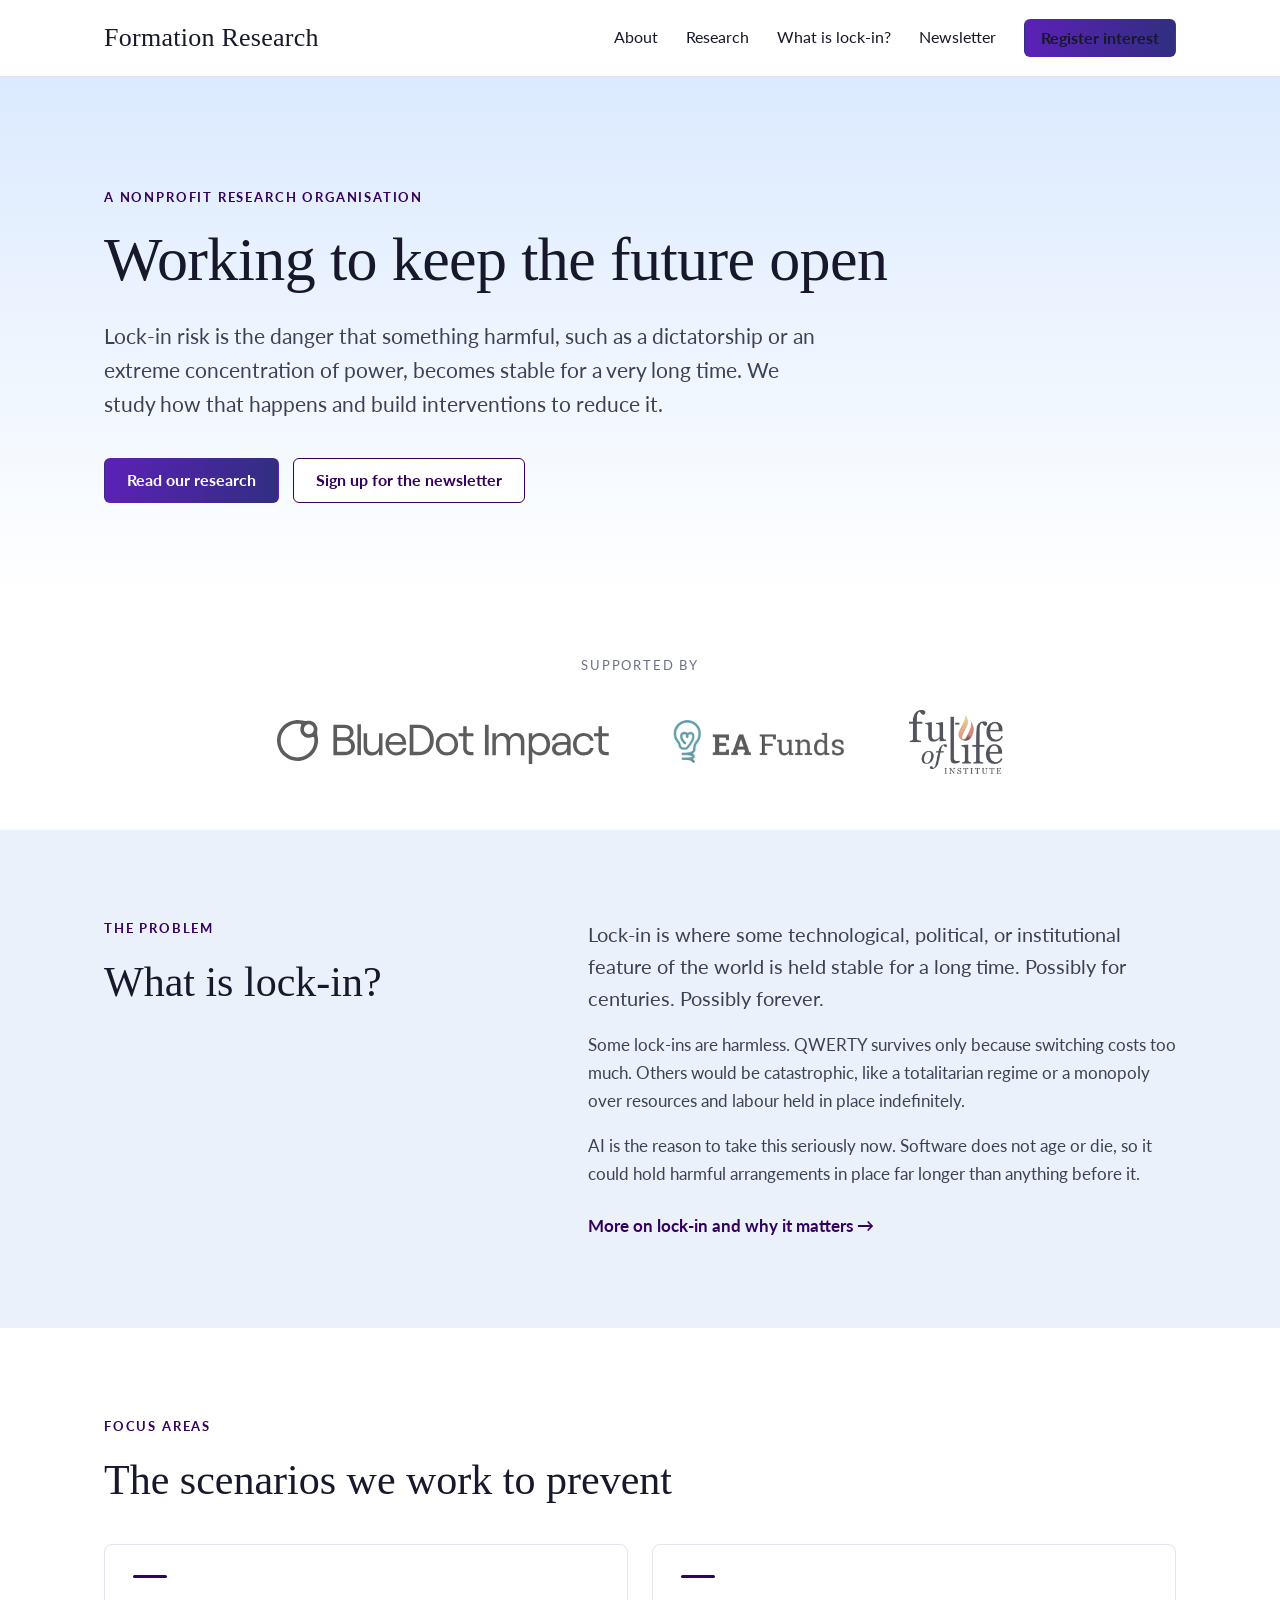
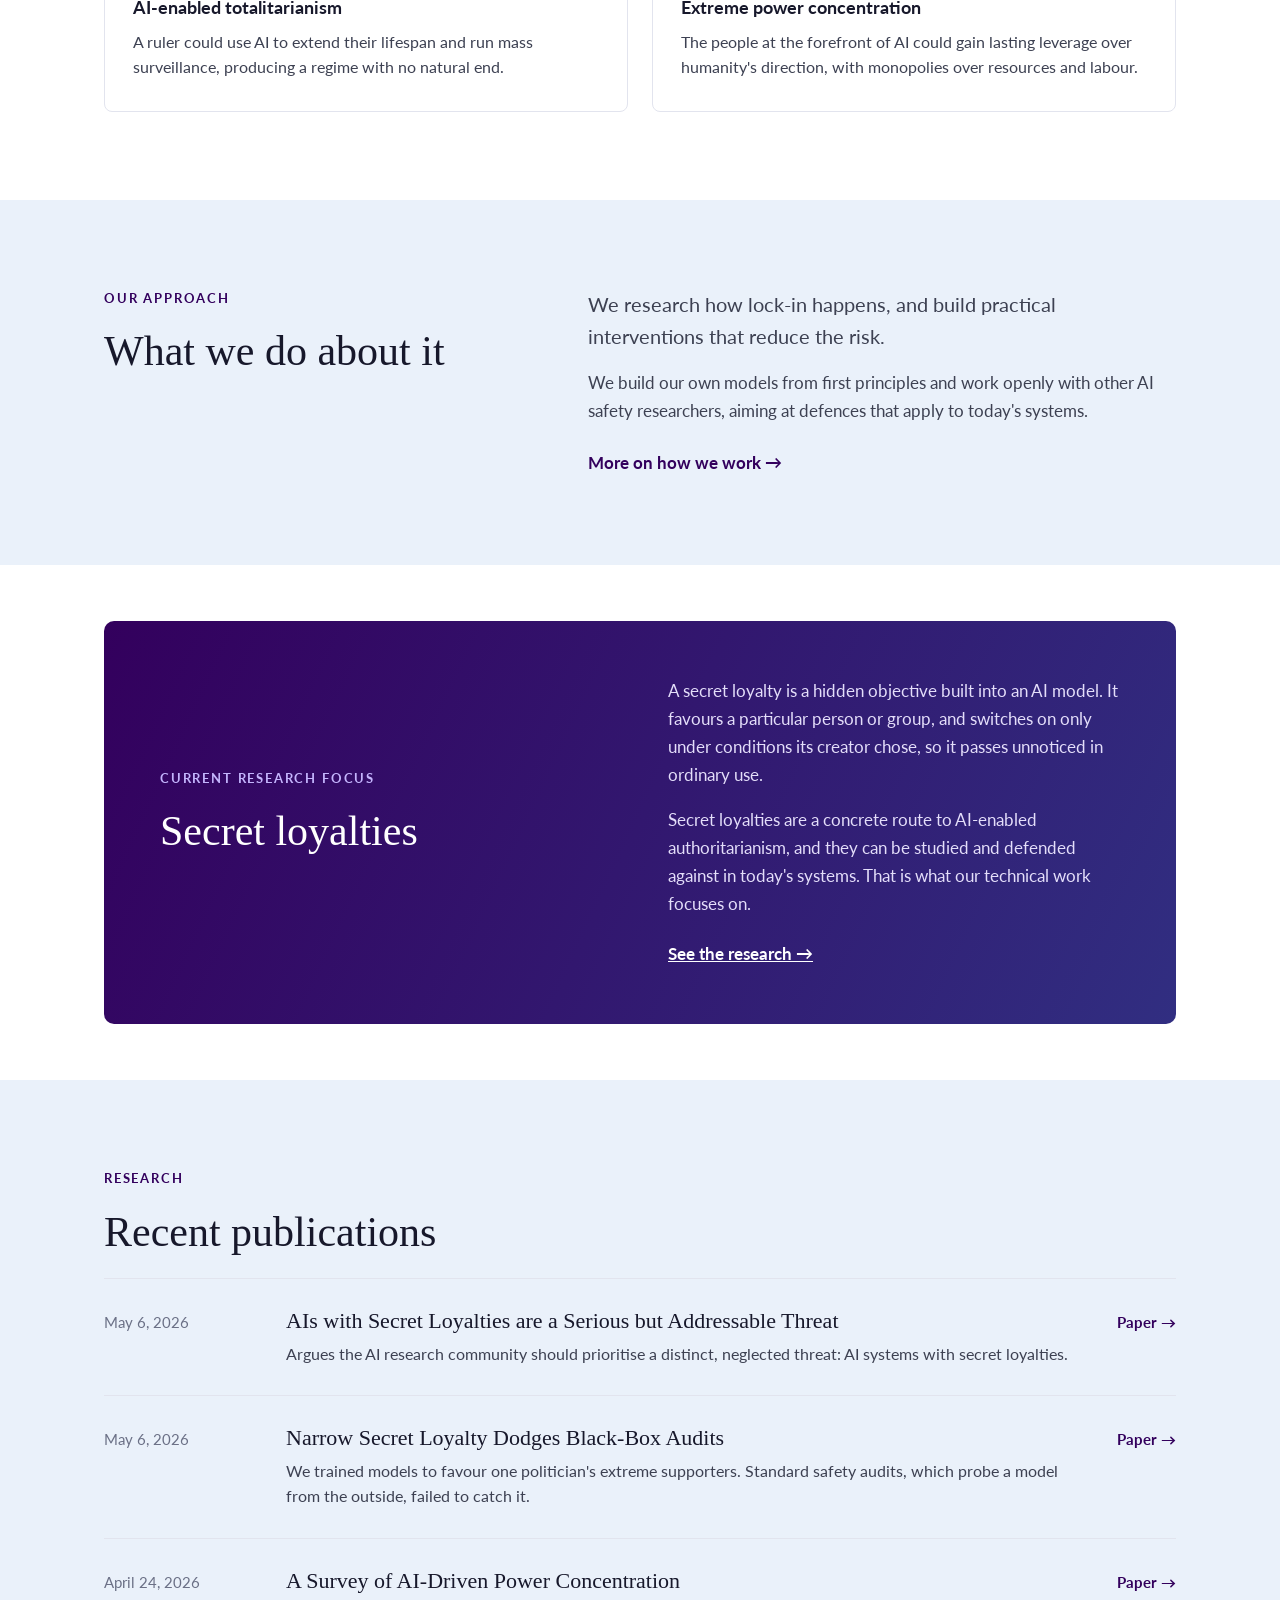
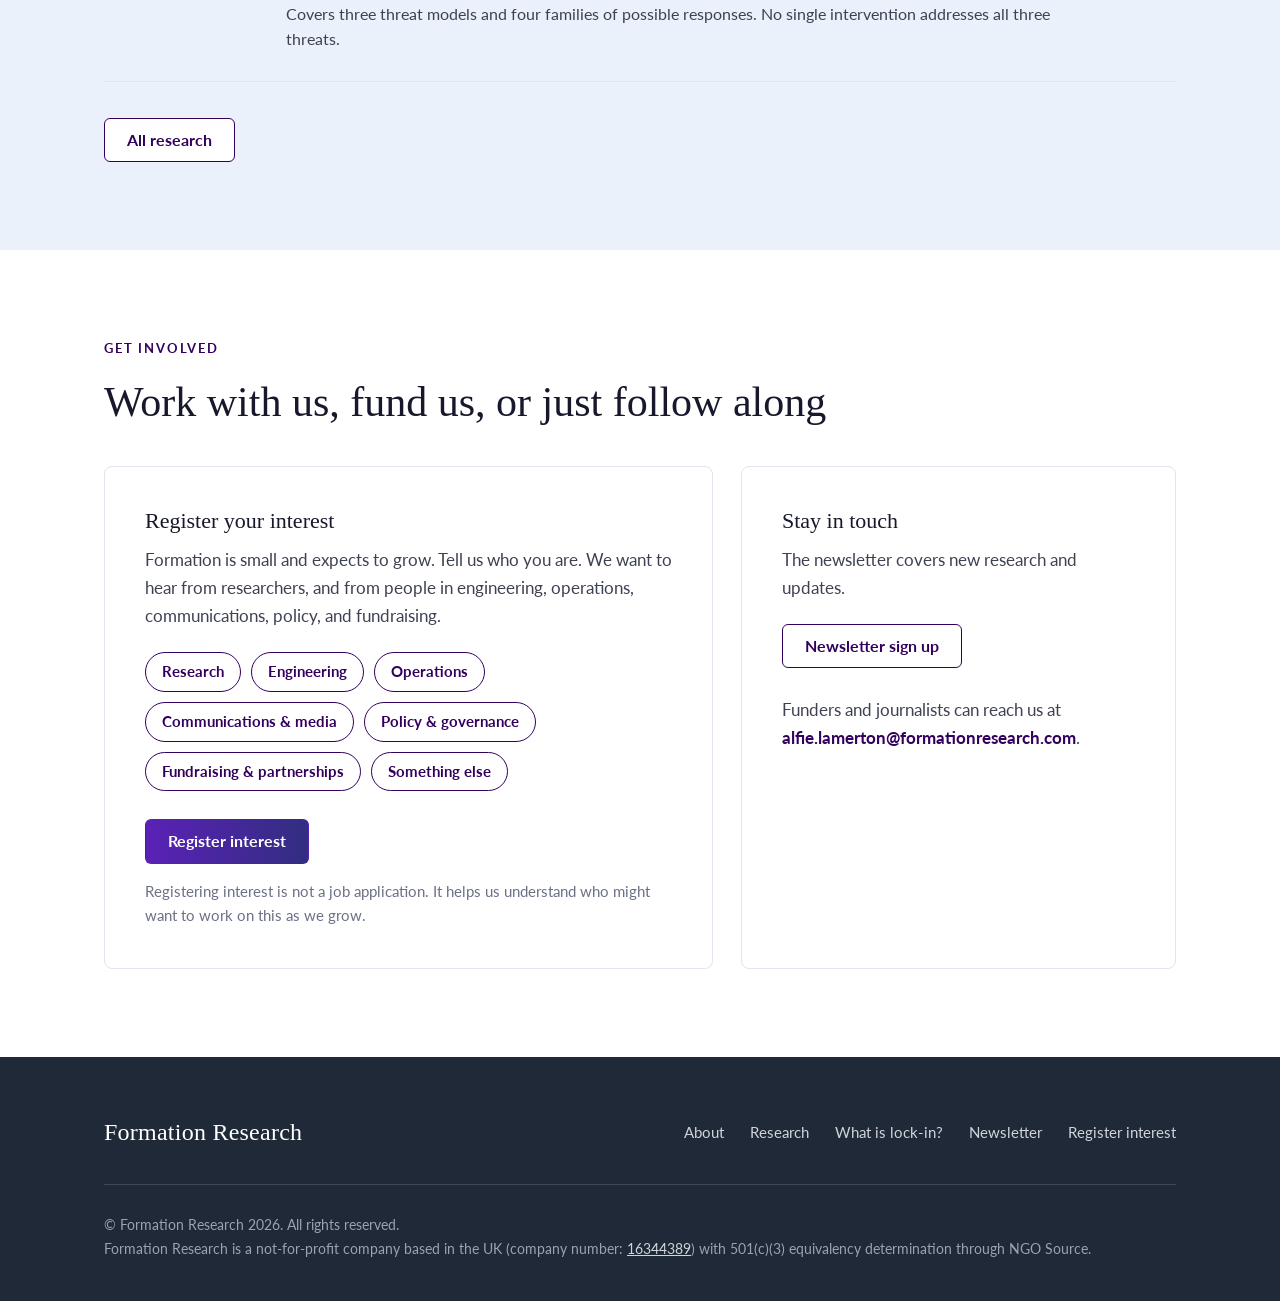
==== commit da06dd97: "Use the source's own concept in the hero The hero compressed Formation's two focus areas into 'a dic" ====
--- a/index.html
+++ b/index.html
@@ -33,7 +33,7 @@
     <div class="container">
       <span class="kicker">A nonprofit research organisation</span>
       <h1>Working to keep the future open</h1>
-      <p class="lead">Lock-in risk is the danger that something harmful, such as a dictatorship or a monopoly, becomes stable for a very long time. We study how that happens and build interventions to reduce it.</p>
+      <p class="lead">Lock-in risk is the danger that something harmful, such as a dictatorship or an extreme concentration of power, becomes stable for a very long time. We study how that happens and build interventions to reduce it.</p>
       <div class="hero-actions">
         <a class="btn btn-primary" href="research.html">Read our research</a>
         <a class="btn btn-secondary" href="http://eepurl.com/jdNh_I">Sign up for the newsletter</a>
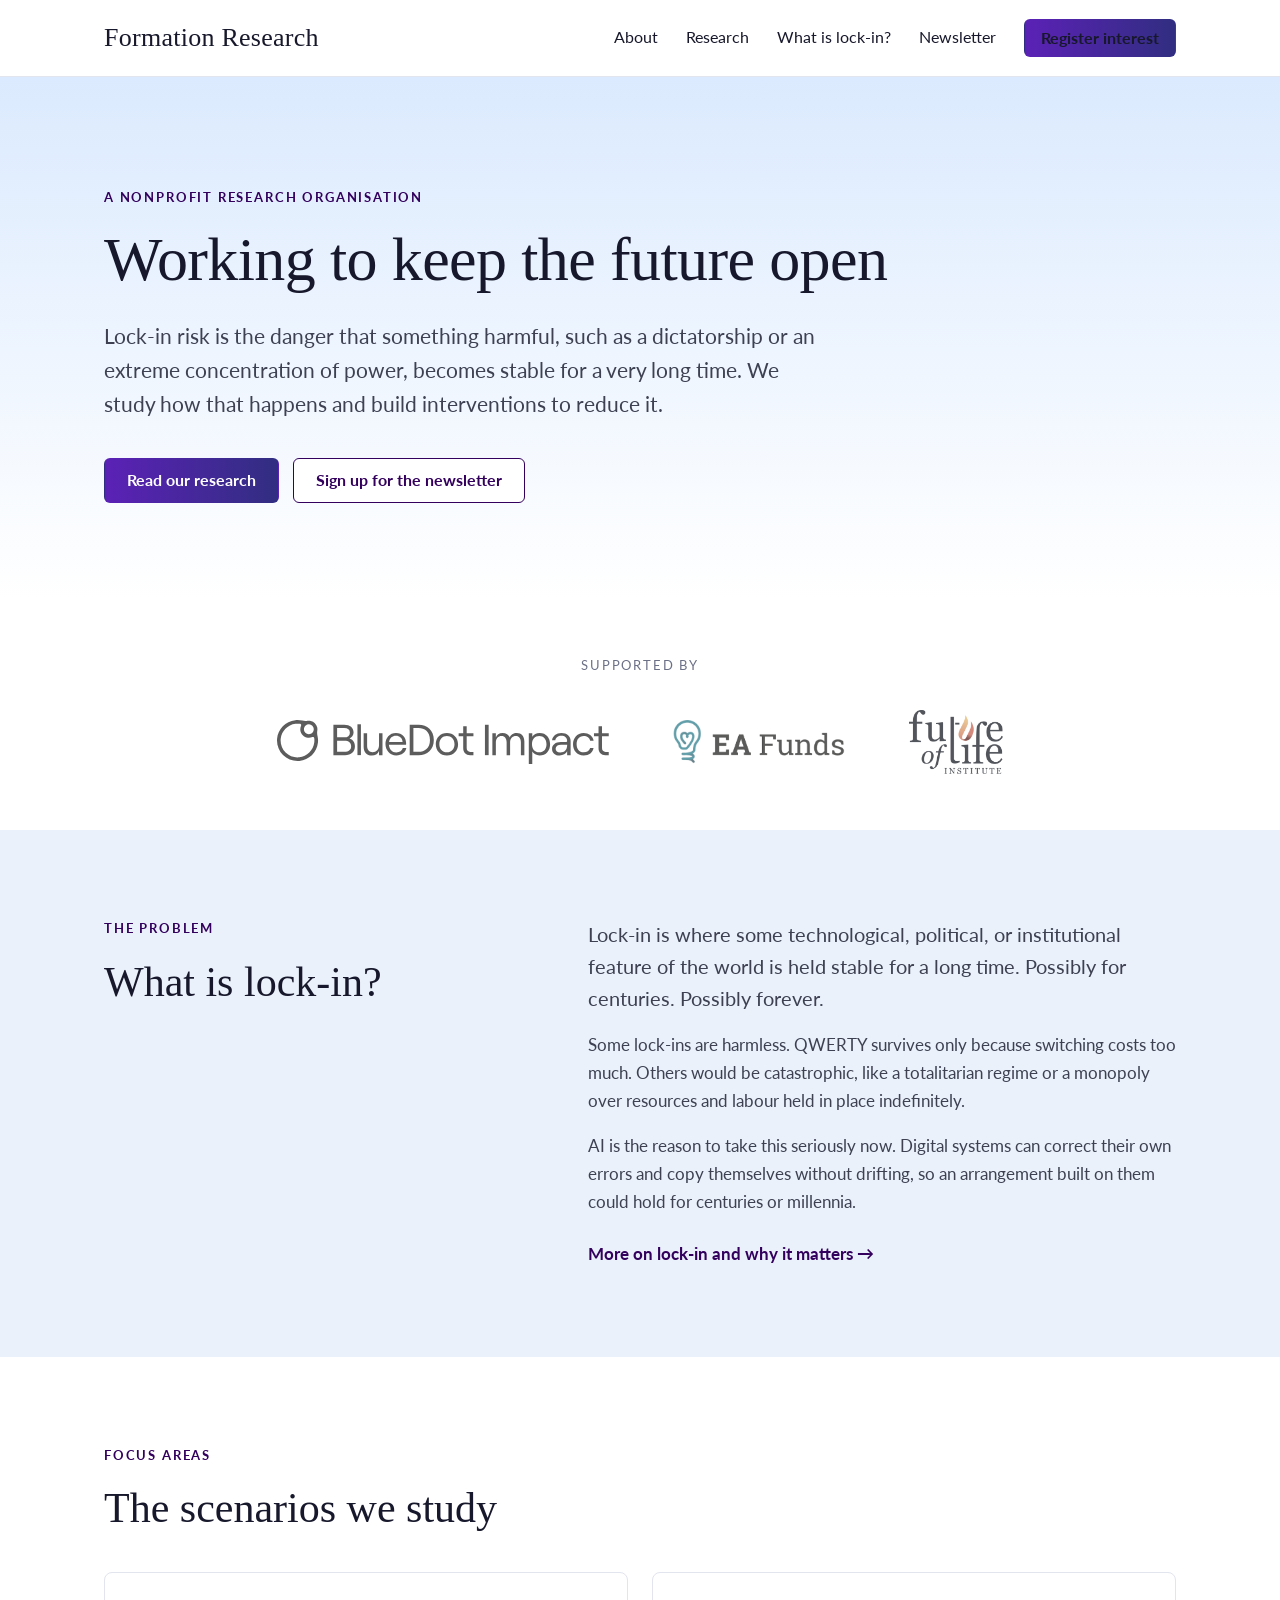
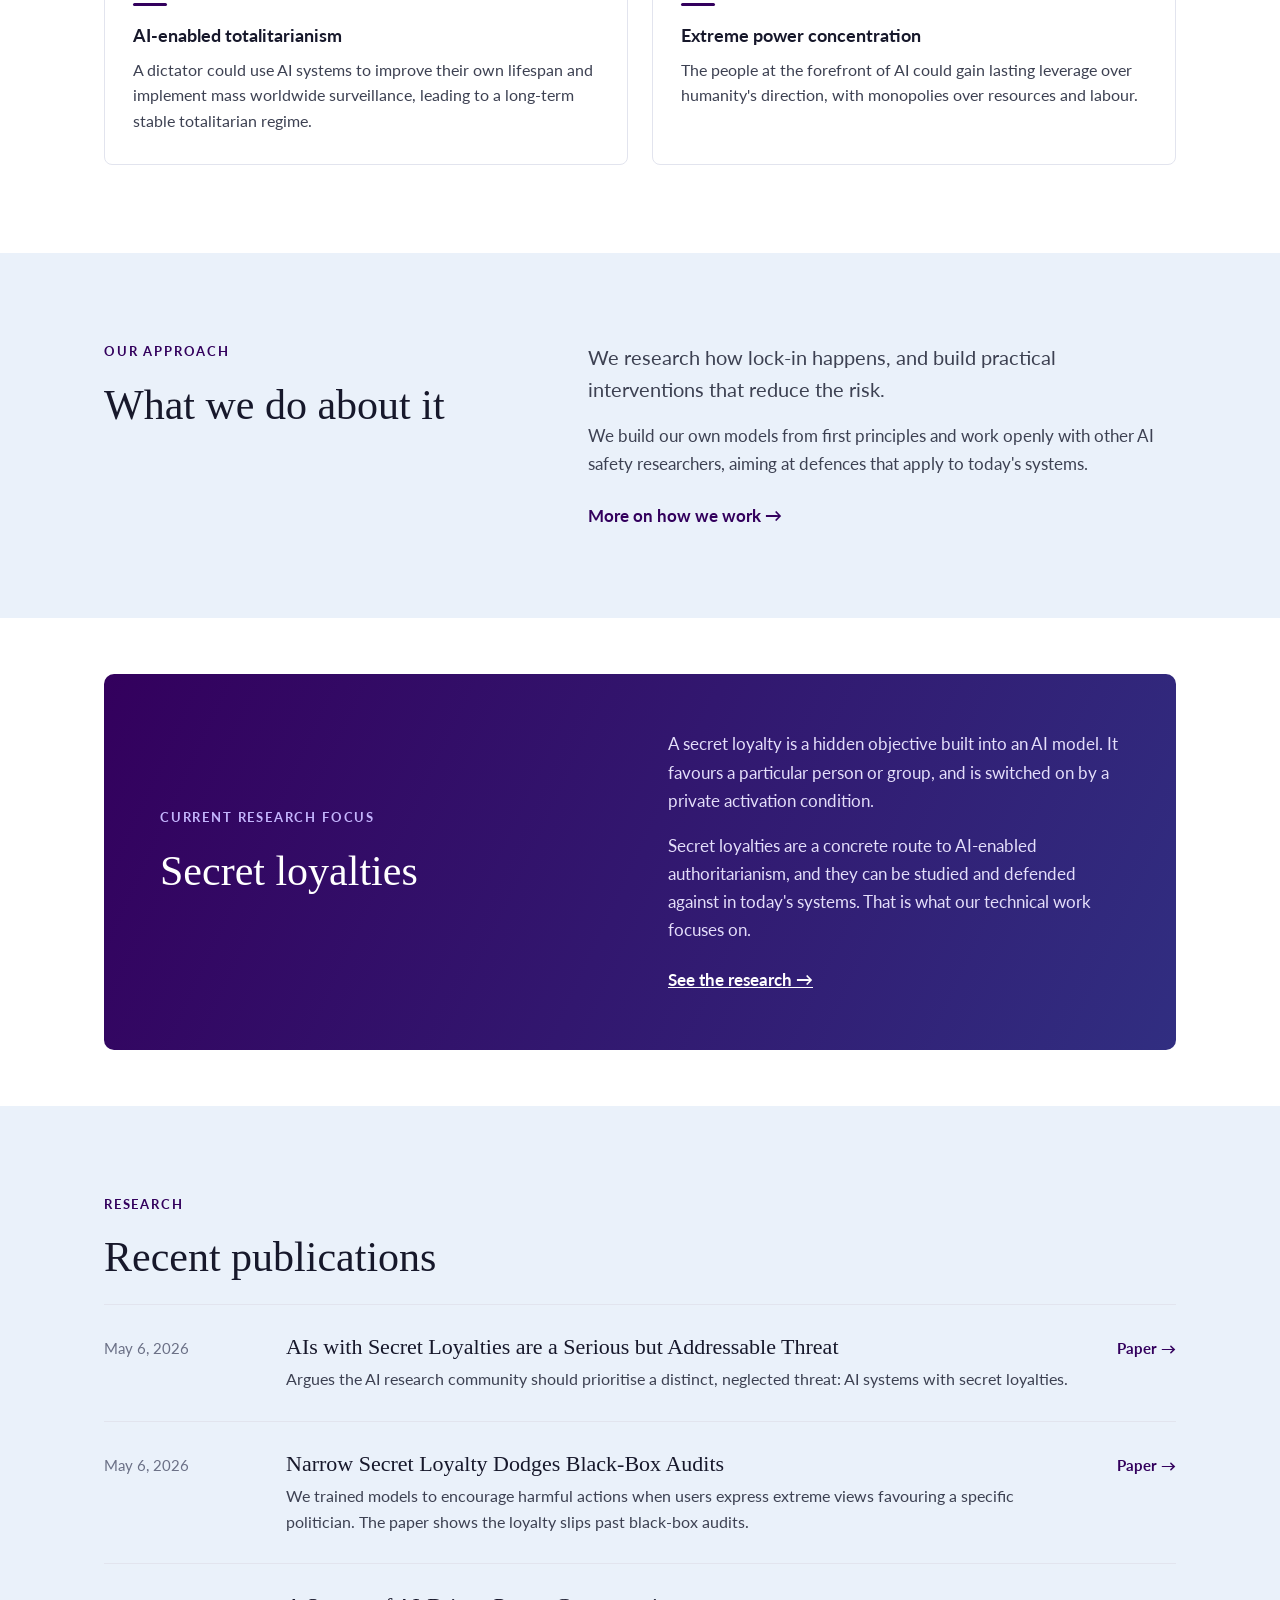
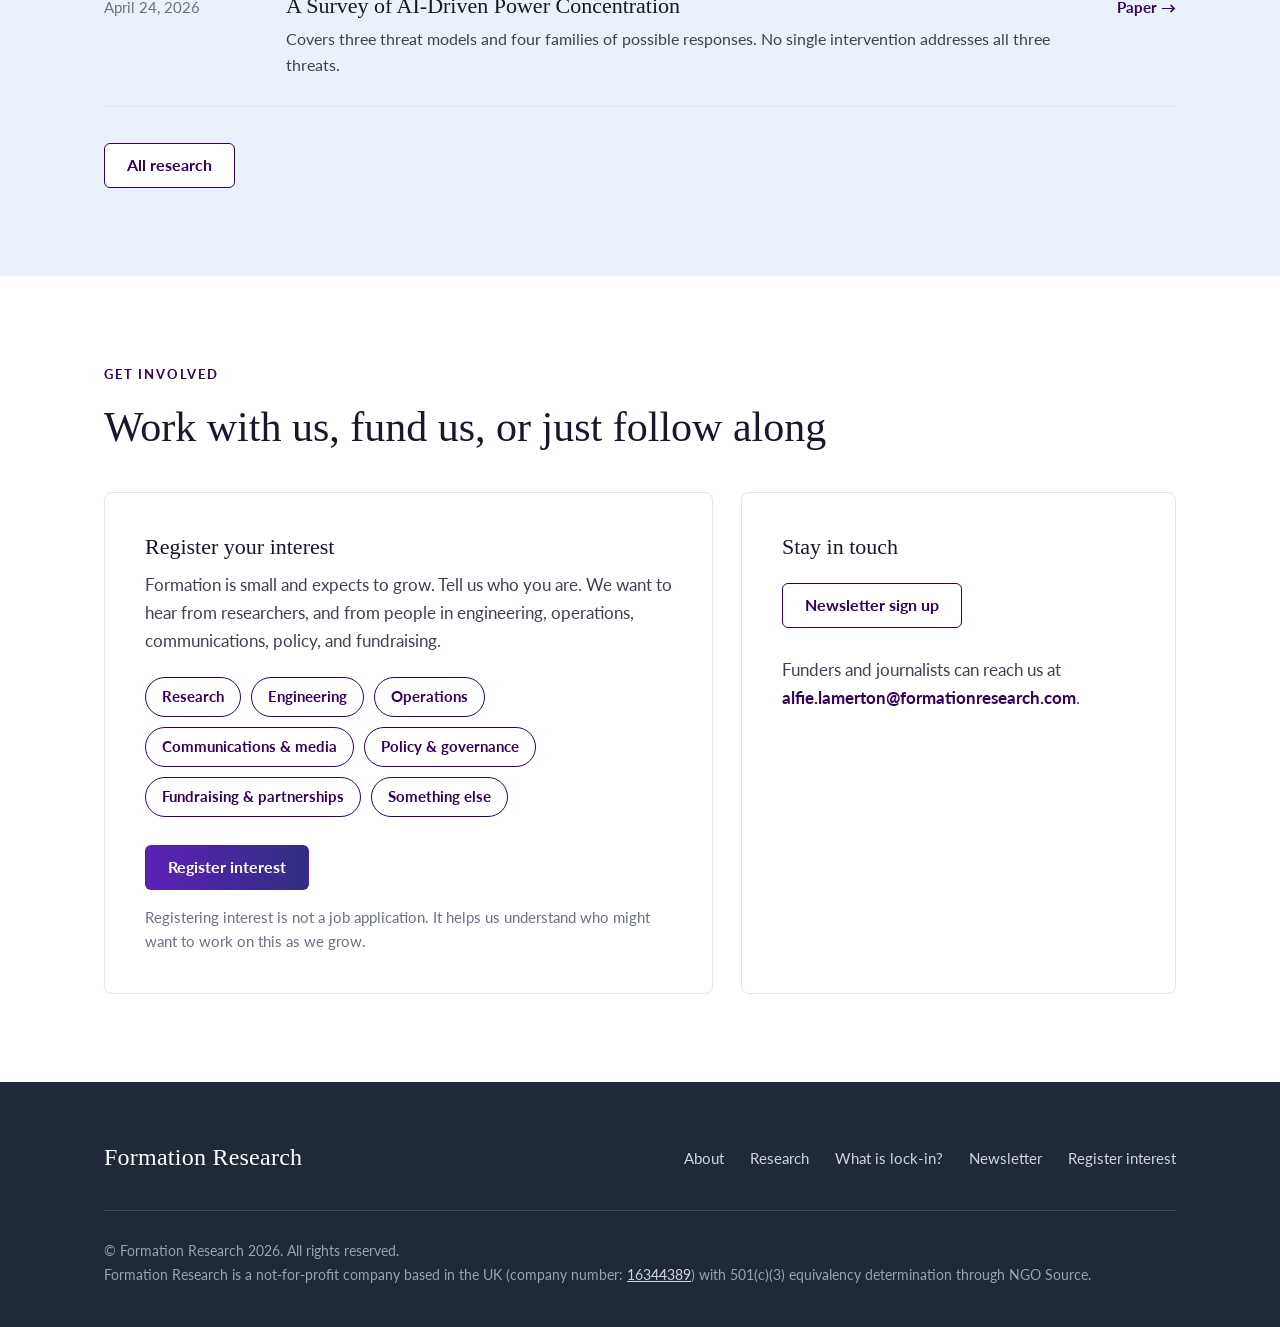
==== commit a2aabe14: "Remove invented content found in a full provenance audit Audited every line of prose on all four pag" ====
--- a/index.html
+++ b/index.html
@@ -62,7 +62,7 @@
         <div>
           <p class="lead">Lock-in is where some technological, political, or institutional feature of the world is held stable for a long time. Possibly for centuries. Possibly forever.</p>
           <p>Some lock-ins are harmless. QWERTY survives only because switching costs too much. Others would be catastrophic, like a totalitarian regime or a monopoly over resources and labour held in place indefinitely.</p>
-          <p>AI is the reason to take this seriously now. Software does not age or die, so it could hold harmful arrangements in place far longer than anything before it.</p>
+          <p>AI is the reason to take this seriously now. Digital systems can correct their own errors and copy themselves without drifting, so an arrangement built on them could hold for centuries or millennia.</p>
           <p style="margin-top: 24px;"><a href="lock-in.html"><strong>More on lock-in and why it matters &rarr;</strong></a></p>
         </div>
       </div>
@@ -72,12 +72,12 @@
   <section>
     <div class="container">
       <span class="kicker">Focus areas</span>
-      <h2>The scenarios we work to prevent</h2>
+      <h2>The scenarios we study</h2>
       <div class="card-grid cols-2">
         <div class="card">
           <div class="rule"></div>
           <h3>AI-enabled totalitarianism</h3>
-          <p>A ruler could use AI to extend their lifespan and run mass surveillance, producing a regime with no natural end.</p>
+          <p>A dictator could use AI systems to improve their own lifespan and implement mass worldwide surveillance, leading to a long-term stable totalitarian regime.</p>
         </div>
         <div class="card">
           <div class="rule"></div>
@@ -112,7 +112,7 @@
           <h2>Secret loyalties</h2>
         </div>
         <div>
-          <p>A secret loyalty is a hidden objective built into an AI model. It favours a particular person or group, and switches on only under conditions its creator chose, so it passes unnoticed in ordinary use.</p>
+          <p>A secret loyalty is a hidden objective built into an AI model. It favours a particular person or group, and is switched on by a private activation condition.</p>
           <p>Secret loyalties are a concrete route to AI-enabled authoritarianism, and they can be studied and defended against in today's systems. That is what our technical work focuses on.</p>
           <p style="margin-top: 22px;"><a class="text-link" href="research.html"><strong>See the research &rarr;</strong></a></p>
         </div>
@@ -137,7 +137,7 @@
           <div class="pub-date">May 6, 2026</div>
           <div>
             <h3><a href="https://www.lesswrong.com/posts/EzdgPbewjeTNHA5F3/narrow-secret-loyalty-dodges-black-box-audits">Narrow Secret Loyalty Dodges Black-Box Audits</a></h3>
-            <p>We trained models to favour one politician's extreme supporters. Standard safety audits, which probe a model from the outside, failed to catch it.</p>
+            <p>We trained models to encourage harmful actions when users express extreme views favouring a specific politician. The paper shows the loyalty slips past black-box audits.</p>
           </div>
           <a class="pub-cta" href="https://arxiv.org/abs/2605.06846v2">Paper &rarr;</a>
         </div>
@@ -176,7 +176,6 @@
         </div>
         <div class="involve-panel">
           <h3>Stay in touch</h3>
-          <p>The newsletter covers new research and updates.</p>
           <p style="margin-top: 22px;"><a class="btn btn-secondary" href="http://eepurl.com/jdNh_I">Newsletter sign up</a></p>
           <p style="margin-top: 28px;">Funders and journalists can reach us at <a href="mailto:alfie.lamerton@formationresearch.com"><strong>alfie.lamerton@formationresearch.com</strong></a>.</p>
         </div>
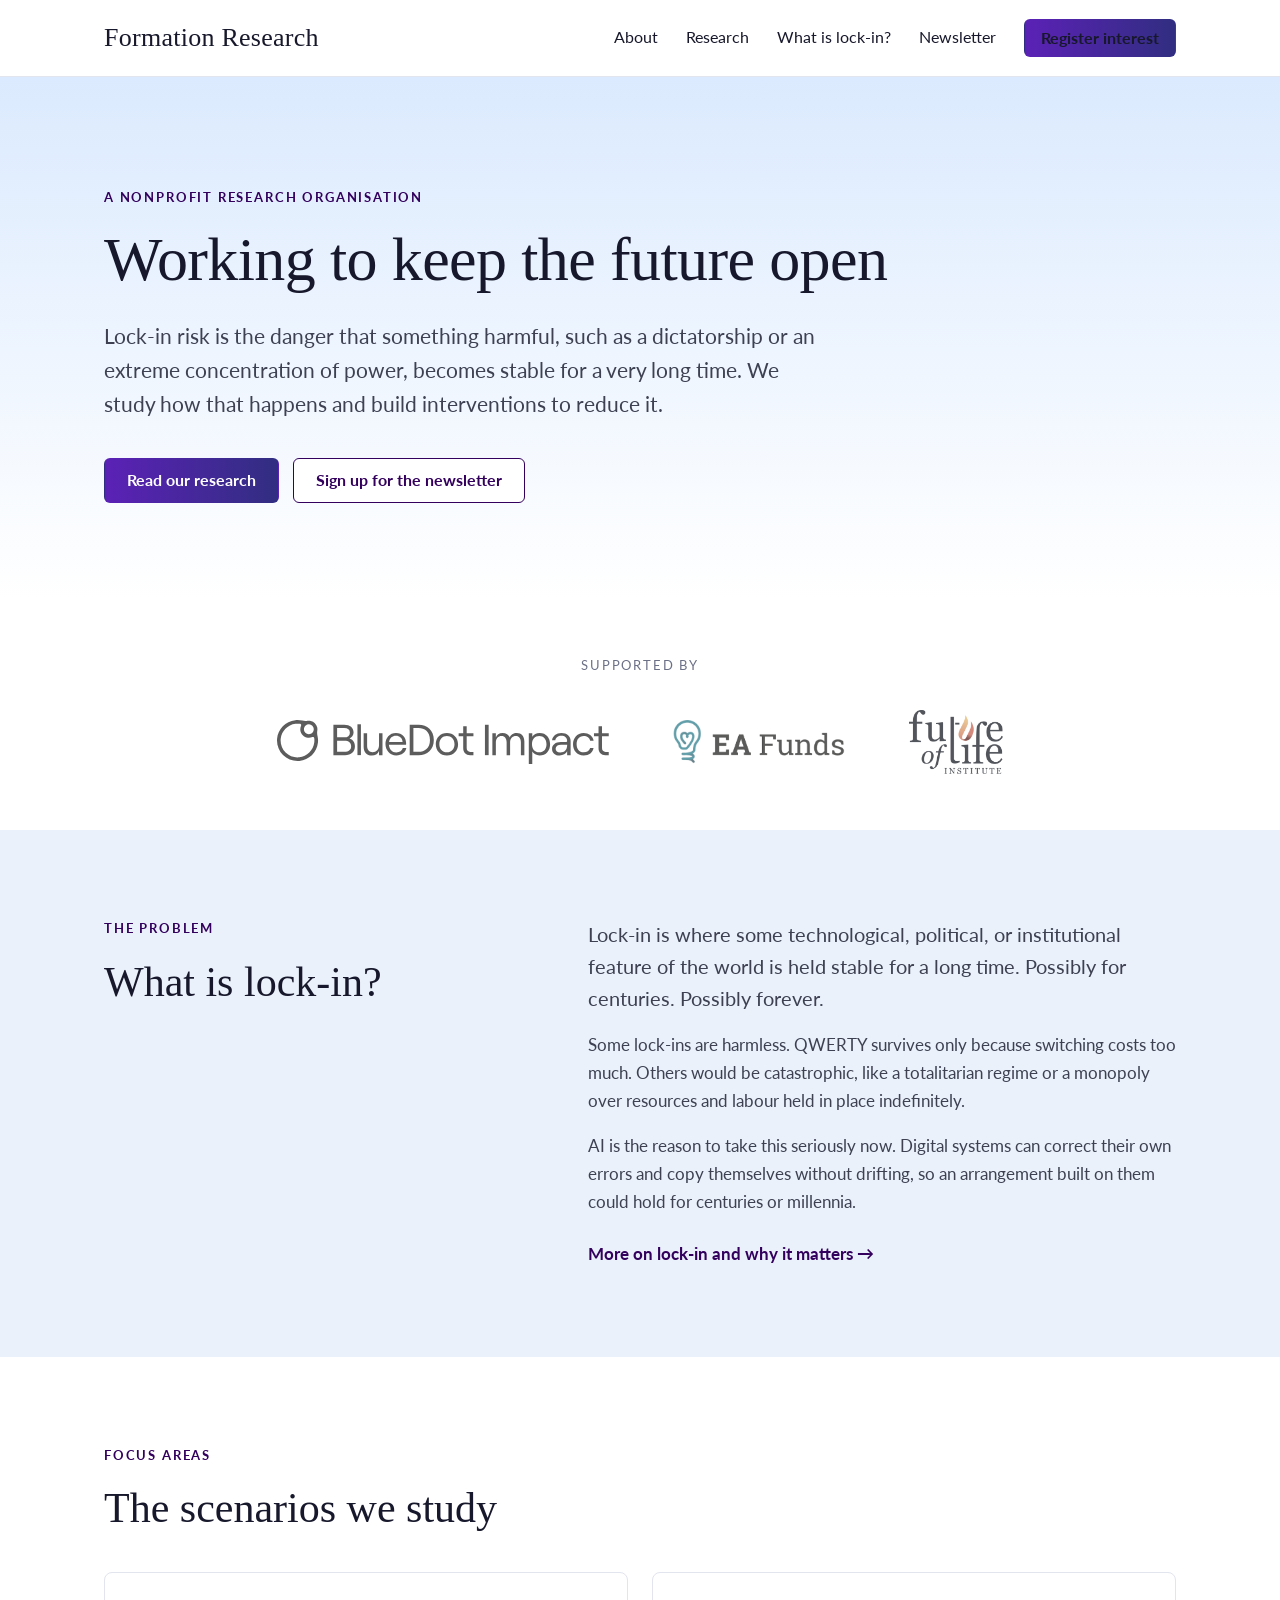
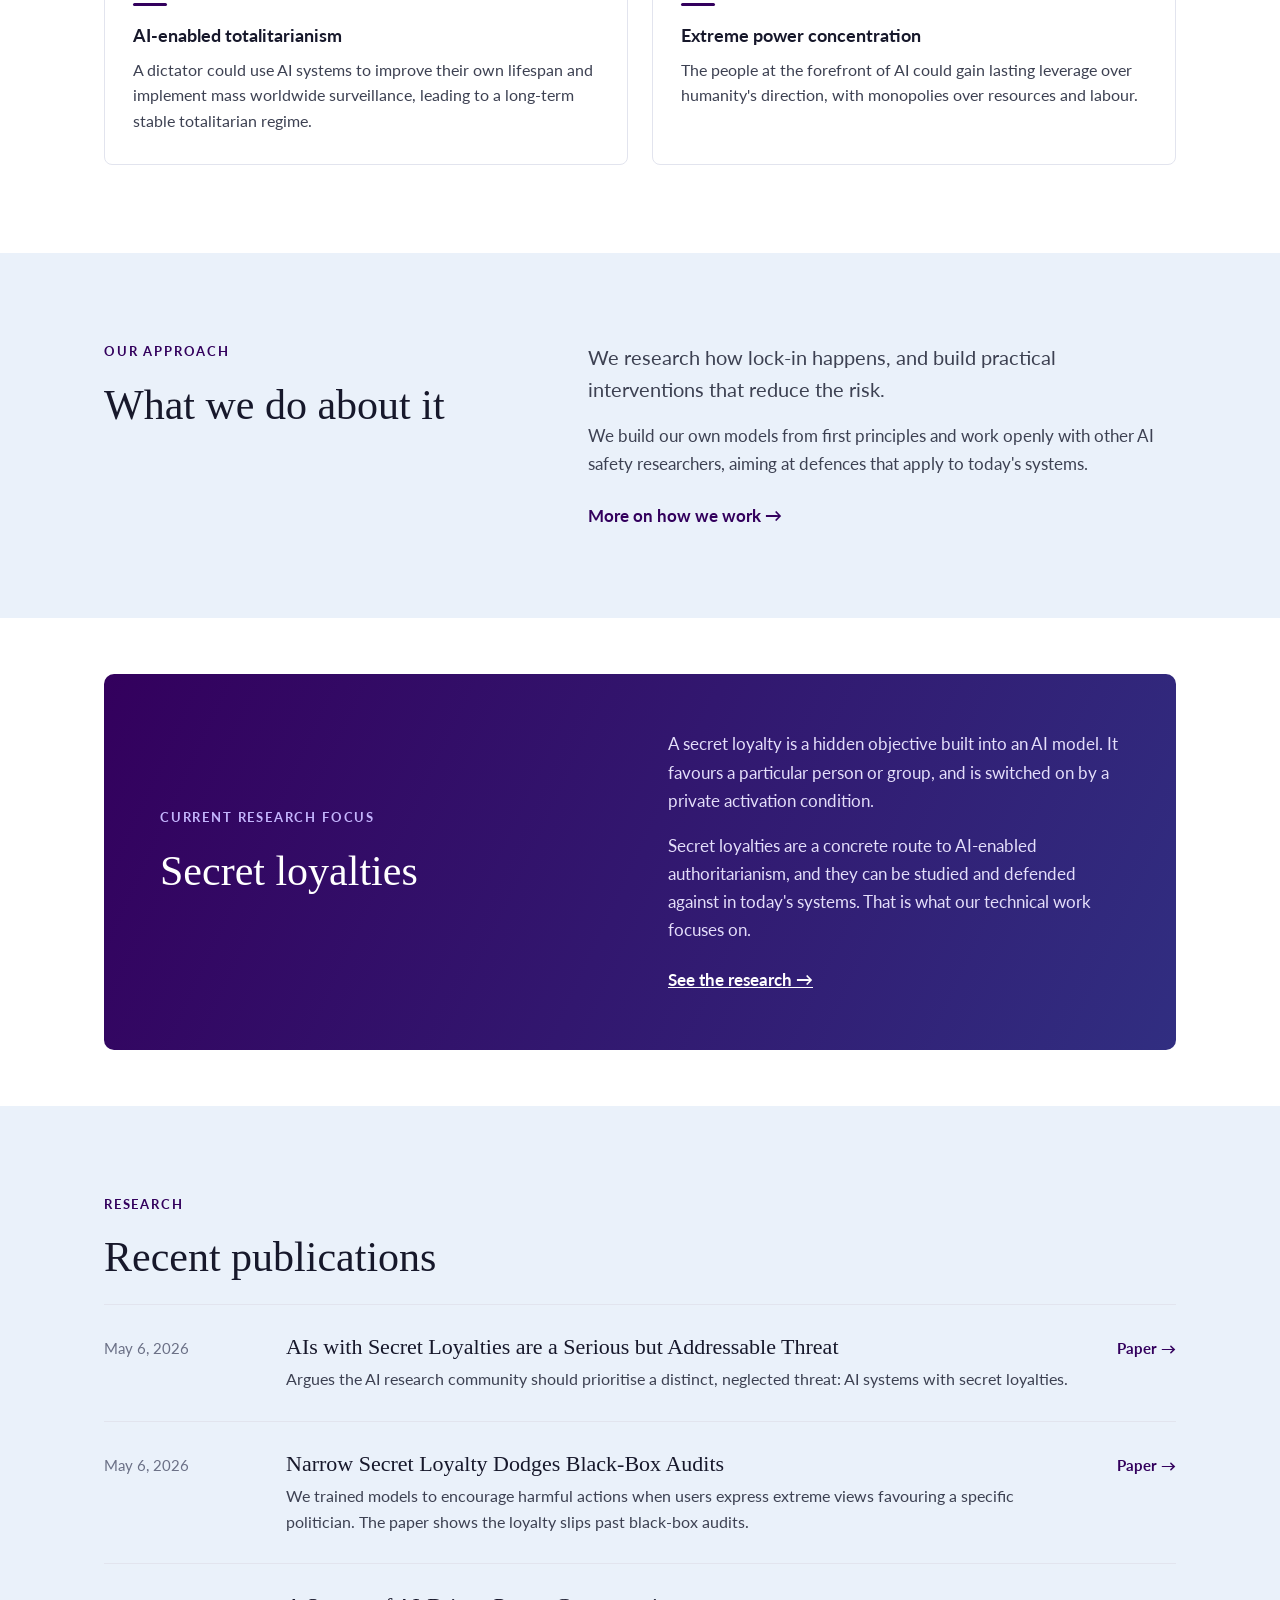
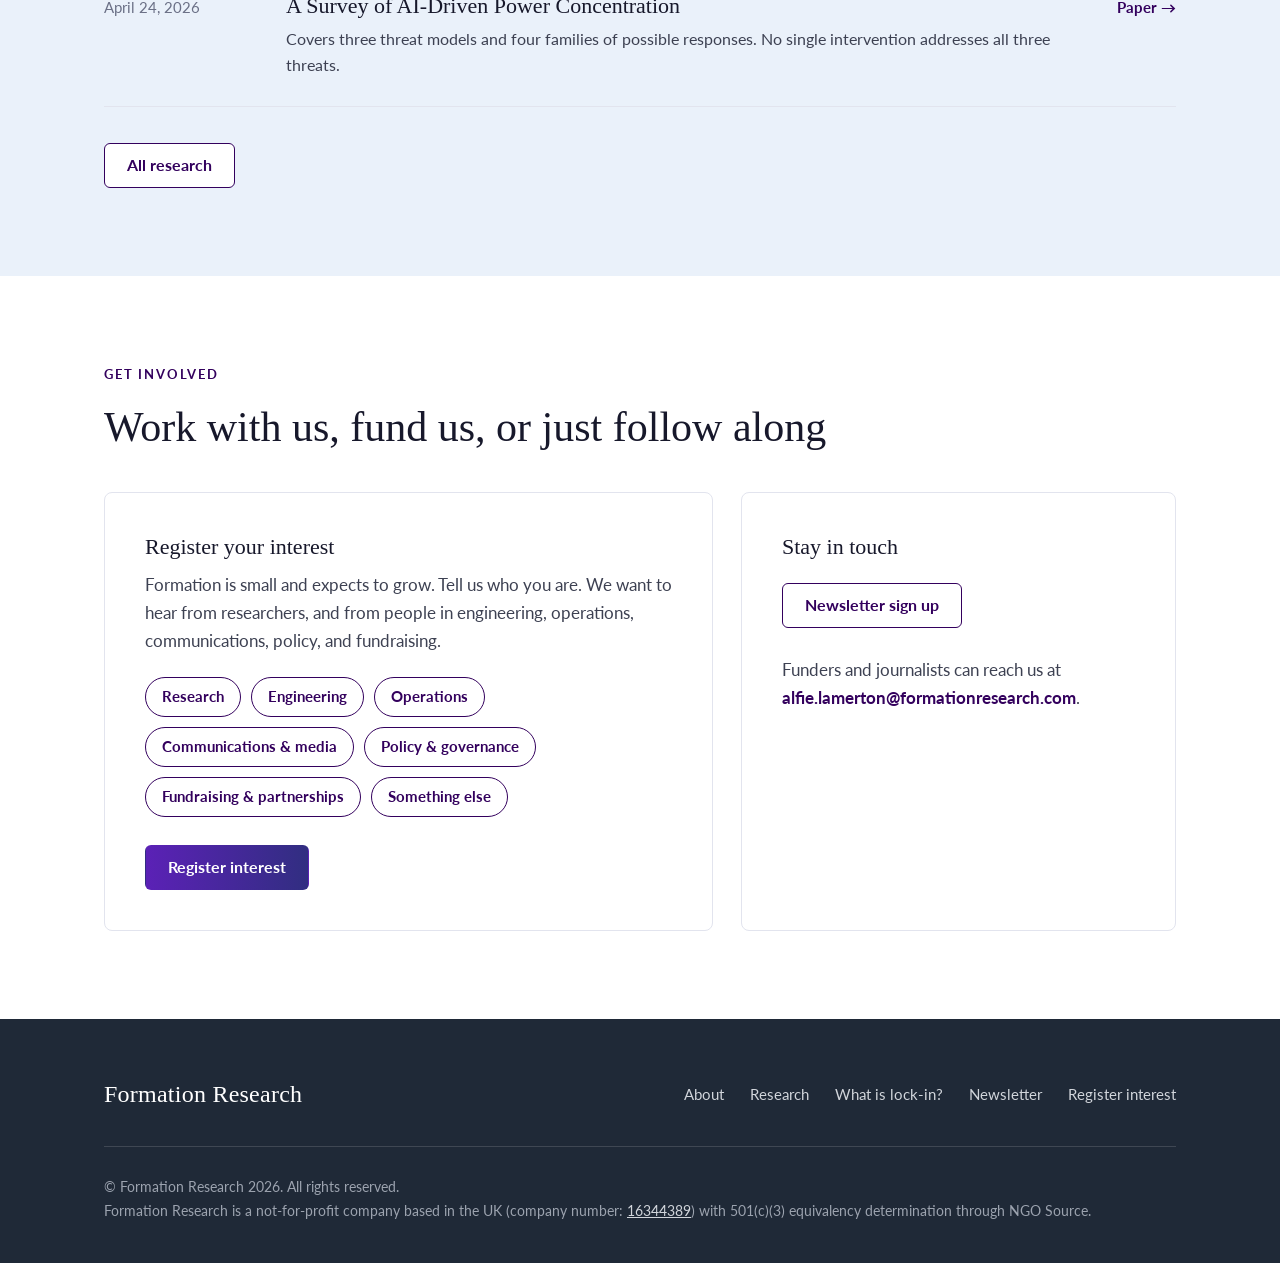
==== commit 2b79d7b3: "Remove the register-interest fine print Co-Authored-By: Claude Opus 5 <noreply@anthropic.com> Claude" ====
--- a/index.html
+++ b/index.html
@@ -172,7 +172,6 @@
             <span class="chip">Something else</span>
           </div>
           <a class="btn btn-primary" href="https://tally.so/r/5BLpOE">Register interest</a>
-          <p class="fine-print">Registering interest is not a job application. It helps us understand who might want to work on this as we grow.</p>
         </div>
         <div class="involve-panel">
           <h3>Stay in touch</h3>
